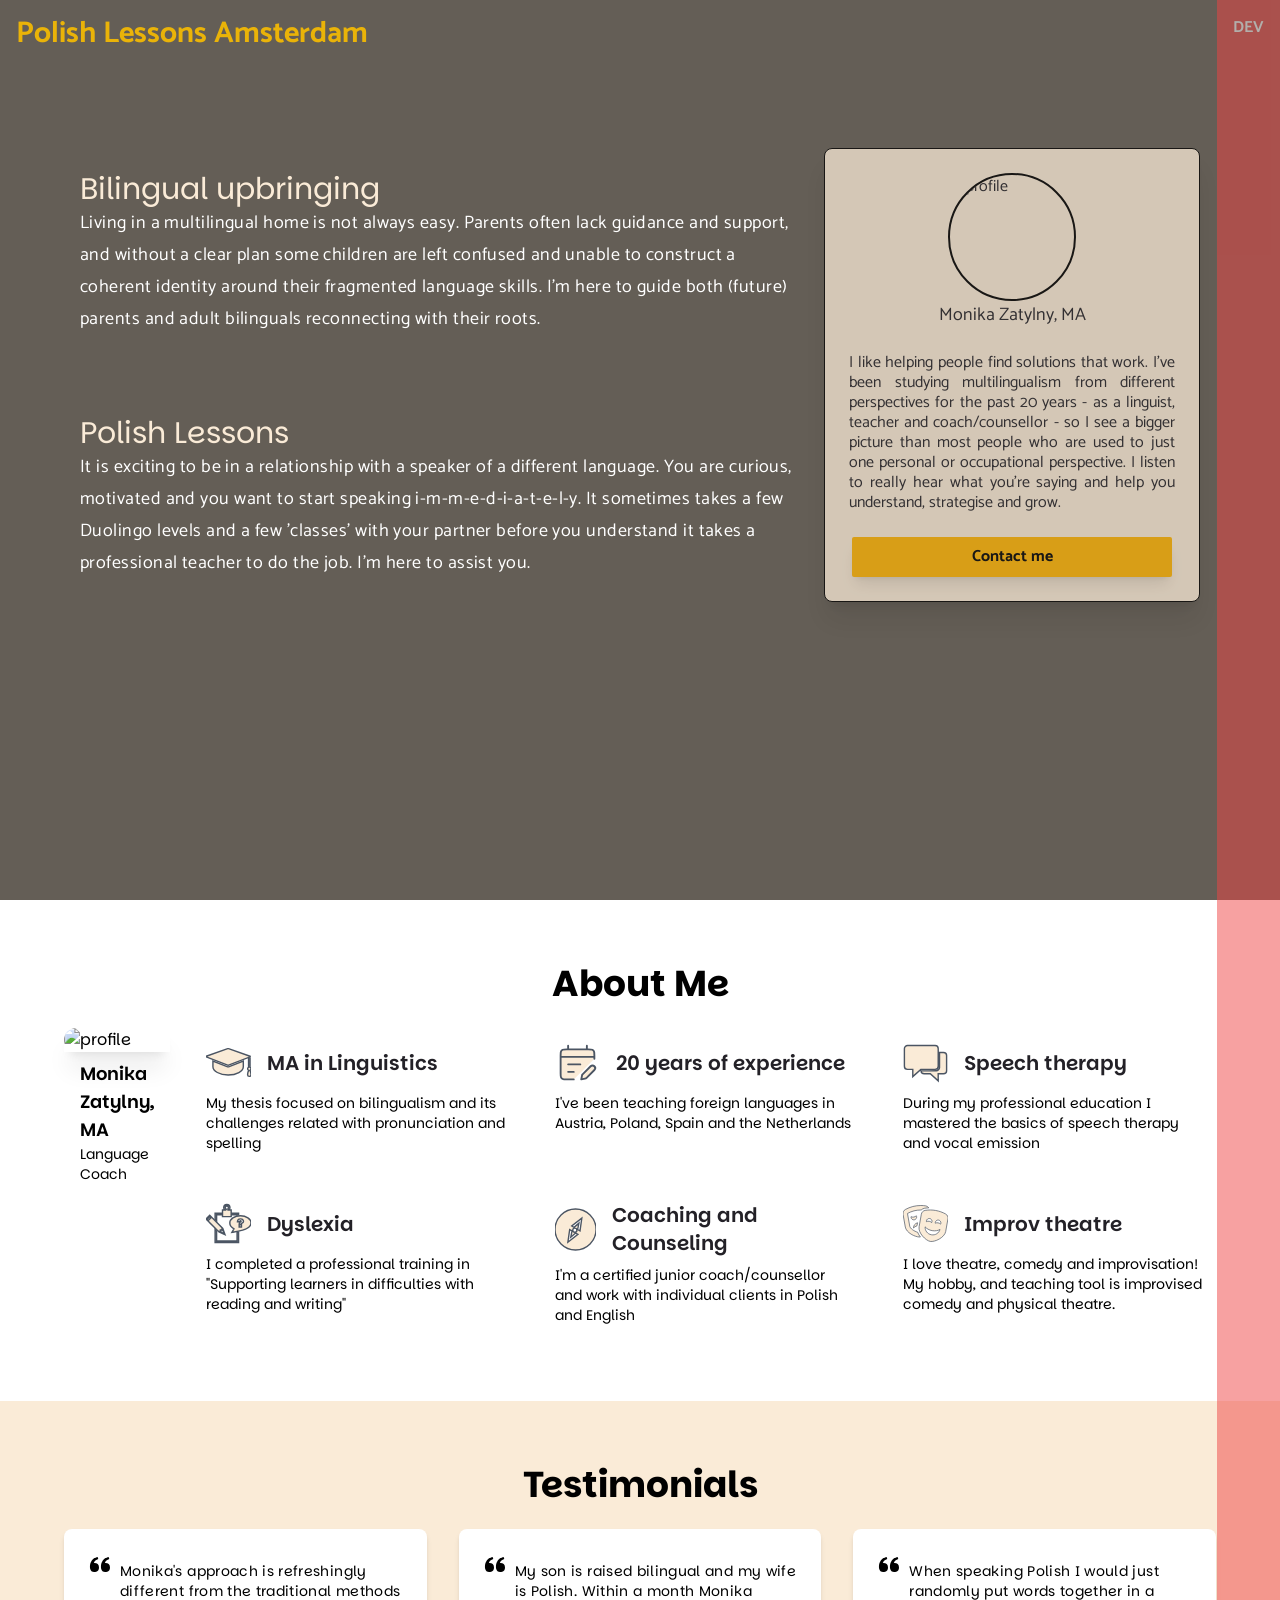
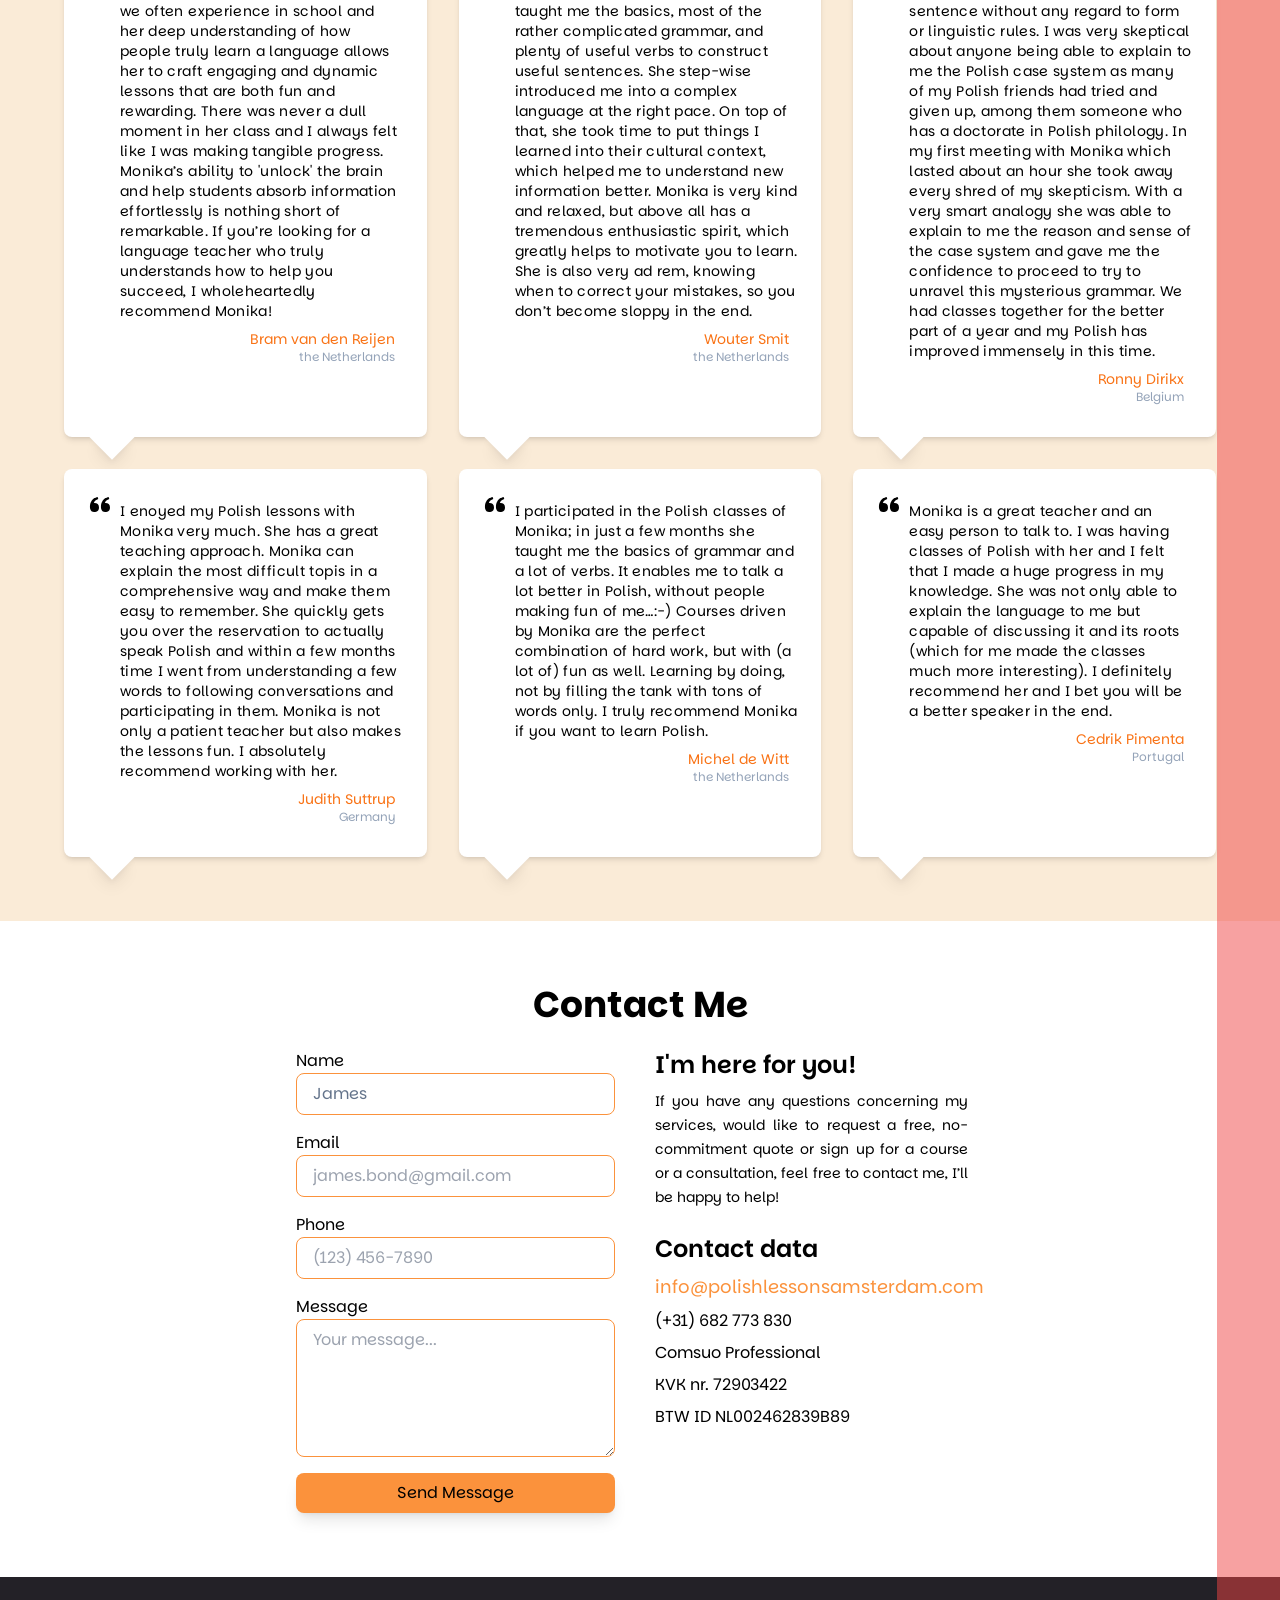
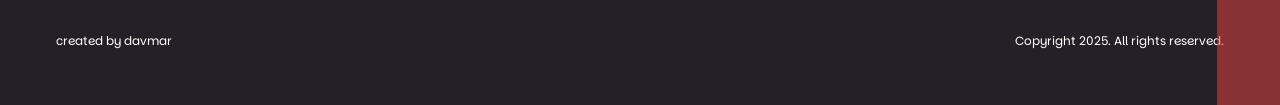
==== categories/index.html @ 0a37e8db "fix hero for smaller screens" ====
<!DOCTYPE html>
<html lang="en-us" dir="ltr">
<head><script src="/livereload.js?mindelay=10&amp;v=2&amp;port=1313&amp;path=livereload" data-no-instant defer></script>
  <meta charset="utf-8">
<meta name="viewport" content="width=device-width">


<link rel="preconnect" href="https://fonts.googleapis.com">
<link rel="preconnect" href="https://fonts.gstatic.com" crossorigin>


<link href="https://fonts.googleapis.com/css2?family=Catamaran:wght@100..900&display=swap" rel="stylesheet">

<link href="https://fonts.googleapis.com/css2?family=Alata&family=Poppins:wght@400;500;700&display=swap" rel="stylesheet">


<link href="https://fonts.googleapis.com/css2?family=Catamaran:wght@100..900&family=Parkinsans:wght@300..800&display=swap" rel="stylesheet">



<title>Categories | Polish Lessons Amsterdam</title>

  <link rel="stylesheet" href="/css/main.css">




      <script src="/js/formspree.js"></script>
      <script src="/js/main.js"></script>
      <script src="/js/navbar.js"></script>
      <script src="/js/scroll.js"></script>



</head>
<body class="dark relative font-cata bg-[antiquewhite]">
      <div class="bg-red-500 p-4 absolute right-0 top-0 bottom-0 z-10 opacity-50"  ->
        <h1 class="text-white font-bold">DEV</h1>
      </div>
   
  <main>
    
<div id="hero" style="background-image: url('/images/zboczar.webp'); background-repeat: no-repeat; background-size: cover; min-height: 120vh; min-height: 700px;">
  
    <div id="hero-content">
      <div class="container mx-auto text-slate-300">

        
        <nav class="flex px-2 md:p-4">
 
          <h1 class="text-xl text-yellow-500 font-bold md:text-3xl">
            Polish Lessons Amsterdam
          </h1>
        </nav>
  
        
        <div class="flex flex-col md:flex-row space-y-4 md:space-y-0 md:space-x-8 p-2 lg:p-20">
  
            
            <div class="md:w-[55%] lg:w-[65%] flex flex-col space-y-10 md:space-y-20 justify-center p-6 md:p-0">
              
              
                <div class="">
                  <h1 class="text-xl md:text-3xl text-[antiquewhite] font-parki font-b">Bilingual upbringing</h1>
                  <p class="text-sm md:leading-8 tracking-wide md:text-lg text-white">Living in a multilingual home is not always easy. Parents often lack guidance and support, and without a clear plan some children are left confused and unable to construct a coherent identity around their fragmented language skills. I’m here to guide both (future) parents and adult bilinguals reconnecting with their roots.
                    
                  </p> 
                </div>
              
                <div class="">
                  <h1 class="text-xl md:text-3xl text-[antiquewhite] font-parki font-b">Polish Lessons</h1>
                  <p class="text-sm md:leading-8 tracking-wide md:text-lg text-white">It is exciting to be in a relationship with a speaker of a different language. You are curious, motivated and you want to start speaking i-m-m-e-d-i-a-t-e-l-y. It sometimes takes a few Duolingo levels and a few &#39;classes&#39; with your partner before you understand it takes a professional teacher to do the job. I’m here to assist you. 
                    
                  </p> 
                </div>
               
             
            </div>
  
            
            <div class="">
  
              <div class="max-w-sm shadow-xl rounded-lg p-4 md:p-6 flex-col border border-black space-y-2 md:space-y-6 bg-[antiquewhite] text-mateDark opacity-75 mx-auto">
                
                <div class="flex flex-col items-center">
                  <div class="overflow-hidden rounded-full w-28 md:w-32 h-28 md:h-32 border-2 border-black">
                    <img 
                      class="w-full h-full object-cover transform transition-transform duration-200 hover:scale-110" 
                      src="images/monika-small.jpg" 
                      alt="profile">
                  </div>
                  <h1 class="text-lg">Monika Zatylny, MA</h1>
                </div>
                 
                
                <p class="text-sm md:text-[16px] text-justify">
                  I like helping people find solutions that work. I&#39;ve been studying multilingualism from different perspectives for the past 20 years - as a linguist, teacher and coach/counsellor - so I see a bigger picture than most people who are used to just one personal or occupational perspective. I listen to really hear what you&#39;re saying and help you understand, strategise and grow.   
                </p>
                
                
                <div class="flex w-full justify-center">
                  <a class="bg-[#ffb403] py-2 px-6 text-black font-bold shadow-lg rounded-sm max-w-xs w-full hover:bg-opacity-100 hover:text-white duration-150 text-center" href="#contactme">
                    Contact me
                  </a>
                </div>
               
              </div>
  
            </div>
            
           
        </div>
      </div>
    </div>
  </div>
    <section id="about" class=" font-parki bg-white">
    <div class="container mx-auto p-10 md:p-16">
        <h1 class="text-4xl text-black font-bold text-center pb-6">About Me</h1>

        <div class="flex flex-col md:flex-row md:space-x-6">
    
            
            <div class="md:max-w-[20%] mb-6">
                
                <div class="md:hidden overflow-hidden rounded-full w-28 md:w-32 h-28 md:h-32 shadow-lg border m-auto">    
                    <img 
                    class="w-full h-full" 
                    src="images/monika-small.jpg" 
                    alt="profile">              
                </div>
                
                <div class="md:hidden w-full text-center">
                    <h1 class="text-lg font-semibold">Monika Zatylny, MA</h1>
                    <h1 class="text-sm">Language Coach</h1>
                </div>        
    
                <div class="hidden md:block shadow-xl">
                    <img class="rounded-xl" src="images/monika.jpg" alt="profile" alt="">
                </div>
                
                <div class="w-full text-left hidden md:block p-2 px-4">
                    <h1 class="text-lg font-semibold">Monika Zatylny, MA</h1>
                    <h1 class="text-sm">Language Coach</h1>
                </div> 
            </div>
            
            
            <div class="">
                <div class="grid grid-cols-1 sm:grid-cols-2 lg:grid-cols-3 gap-2 md:gap-6">
                  
                    
                    
                    
                    <div class="flex flex-col p-3 space-y-2 mx-6 md:mx-0">
                        <div class="flex flex-row space-x-4 items-center">
                            <svg version="1.1" id="Capa_1" xmlns="http://www.w3.org/2000/svg" xmlns:xlink="http://www.w3.org/1999/xlink" viewBox="0 0 31.771 31.771" xml:space="preserve" style="width: 45px; height: 45px; fill: antiquewhite; stroke: #4b5563; stroke-width: 1;">
            <g>
              <g>
                <path d="M31.771,20.319c0-0.474-0.279-0.87-0.676-1.066V11.9c0.09-0.034,0.146-0.119,0.145-0.214c0-0.095-0.062-0.179-0.149-0.21L15.92,6.125c-0.194-0.069-0.406-0.069-0.601,0L0.15,11.477c-0.089,0.031-0.149,0.115-0.15,0.21s0.056,0.18,0.144,0.214l15.148,5.896c0.211,0.081,0.444,0.081,0.655,0l14.102-5.492v6.947c-0.396,0.195-0.675,0.594-0.675,1.065c0,0.492,0.3,0.919,0.729,1.102c-0.429,0.847-0.729,2.585-0.729,3.081c0,0.661,0.537,1.197,1.198,1.197c0.66,0,1.197-0.536,1.197-1.197c0-0.496-0.301-2.234-0.729-3.081C31.47,21.238,31.771,20.811,31.771,20.319z"/>
                <path d="M4.888,14.87c0.001,1.696,0.002,3.692,0.002,4.009c0,3.158,4.753,5.729,10.73,5.89c5.976-0.161,10.729-2.729,10.729-5.89c0-0.315,0-2.312,0.002-4.009l-10.406,4.051c-0.211,0.082-0.444,0.082-0.655,0L4.888,14.87z"/>
              </g>
            </g>
          </svg>
          
                            <h1 class="text-xl font-semibold text-mateDark">MA in Linguistics</h1>
                        </div>
                        <p class="text-left text-sm">
                            My thesis focused on bilingualism and its challenges related with pronunciation and spelling
                        </p>
                   </div> 
                   
                    
                    <div class="flex flex-col p-3 space-y-2 mx-6 md:mx-0">
                        <div class="flex flex-row space-x-4 items-center">
                            <svg viewBox="0 0 24 24" xmlns="http://www.w3.org/2000/svg" style="width: 45px; height: 45px; fill: antiquewhite; stroke: #4b5563; stroke-width: 1; stroke-linecap: round; stroke-linejoin: round;">
                        <path d="M10 21H6.2C5.0799 21 4.51984 21 4.09202 20.782C3.71569 20.5903 3.40973 20.2843 3.21799 19.908C3 19.4802 3 18.9201 3 17.8V8.2C3 7.0799 3 6.51984 3.21799 6.09202C3.40973 5.71569 3.71569 5.40973 4.09202 5.21799C4.51984 5 5.0799 5 6.2 5H17.8C18.9201 5 19.4802 5 19.908 5.21799C20.2843 5.40973 20.5903 5.71569 20.782 6.09202C21 6.51984 21 7.0799 21 8.2V10M7 3V5M17 3V5M3 9H21M13.5 13.0001L7 13M10 17.0001L7 17M14 21L16.025 20.595C16.2015 20.5597 16.2898 20.542 16.3721 20.5097C16.4452 20.4811 16.5147 20.4439 16.579 20.399C16.6516 20.3484 16.7152 20.2848 16.8426 20.1574L21 16C21.5523 15.4477 21.5523 14.5523 21 14C20.4477 13.4477 19.5523 13.4477 19 14L14.8426 18.1574C14.7152 18.2848 14.6516 18.3484 14.601 18.421C14.5561 18.4853 14.5189 18.5548 14.4903 18.6279C14.458 18.7102 14.4403 18.7985 14.405 18.975L14 21Z"/>
                      </svg>
                      
                            <h1 class="text-xl font-semibold text-mateDark">20 years of experience</h1>
                        </div>
                        <p class="text-left text-sm">
                            I&#39;ve been teaching foreign languages in Austria, Poland, Spain and the Netherlands
                        </p>
                   </div> 
                   
                    
                    <div class="flex flex-col p-3 space-y-2 mx-6 md:mx-0">
                        <div class="flex flex-row space-x-4 items-center">
                            <svg fill="antiquewhite" style="stroke: #4b5563; stroke-width: 1;" width="45px" height="45px" viewBox="0 0 32 32" version="1.1" xmlns="http://www.w3.org/2000/svg">
<title>chat</title>
<path d="M25.042 18.672v-12.487c0-1.234-1-2.236-2.236-2.236h-19.571c-1.235-0.001-2.236 1.001-2.236 2.236v12.487c0 1.235 1.001 2.236 2.236 2.236h3.729v5.137l5.704-5.137h10.137c1.237 0 2.237-1.001 2.237-2.236zM28.765 8.858h-2.798c0 0 0 9.972 0 10.909s-1.216 2.142-2.153 2.142-10.945 0.055-10.945 0.055c0 1.235 1.001 1.986 2.236 1.986h4.309l5.622 5.102-0.007-5.102h3.736c1.236 0 2.236-0.751 2.236-1.986v-10.932c0-1.234-1-2.174-2.236-2.174z"></path>
</svg>
          
                            <h1 class="text-xl font-semibold text-mateDark">Speech therapy</h1>
                        </div>
                        <p class="text-left text-sm">
                            During my professional education I mastered the basics of speech therapy and vocal emission
                        </p>
                   </div> 
                   
                    
                    <div class="flex flex-col p-3 space-y-2 mx-6 md:mx-0">
                        <div class="flex flex-row space-x-4 items-center">
                            <svg fill="antiquewhite" style="stroke: #4b5563; stroke-width: 1;" version="1.1" id="Capa_1" xmlns="http://www.w3.org/2000/svg" xmlns:xlink="http://www.w3.org/1999/xlink" 
	 width="45px" height="45px" viewBox="0 0 31.645 31.645"
	 xml:space="preserve">
<g>
	<g>
		<path d="M13.384,23.674l-1.591-4.416l-6.948-6.967l0.004-0.005L2.62,10.057L0,12.677l2.229,2.229l0.003-0.002l6.907,6.904
			L13.384,23.674z M1.801,13.502l-0.824-0.825l1.645-1.644l0.824,0.826L1.801,13.502z M10.214,20.333l1.031,0.185l0.01-1.334
			l0.228,0.228l0.907,2.521l-0.649,0.649l-2.38-1.04l-0.314-0.314l1.406,0.084L10.214,20.333z"/>
		<path d="M24.193,10.345c-4.107,0-7.45,2.298-7.45,5.124c0,1.601,1.088,3.104,2.927,4.07l-1.432,2.499l0.617-0.095
			c0.041-0.008,4.151-0.646,6.971-1.481c3.697-1.096,5.818-2.916,5.818-4.993C31.645,12.643,28.302,10.345,24.193,10.345z
			 M24.941,18.242h-1.61V16.71h1.61V18.242z M26.249,14.755c-0.062,0.148-0.144,0.27-0.244,0.368s-0.213,0.179-0.336,0.244
			c-0.124,0.064-0.25,0.13-0.379,0.197c-0.088,0.046-0.16,0.093-0.217,0.14c-0.058,0.045-0.101,0.095-0.132,0.146
			c-0.03,0.052-0.053,0.111-0.064,0.178c-0.014,0.067-0.02,0.144-0.02,0.232h-1.432c-0.005-0.077-0.008-0.175-0.008-0.294
			c0-0.124,0.016-0.25,0.046-0.379c0.03-0.128,0.085-0.255,0.163-0.379c0.077-0.124,0.191-0.227,0.34-0.309
			c0.062-0.032,0.135-0.065,0.217-0.101c0.082-0.037,0.162-0.077,0.235-0.121c0.075-0.043,0.138-0.096,0.188-0.159
			c0.053-0.062,0.078-0.136,0.078-0.225c0-0.263-0.149-0.395-0.449-0.395c-0.186,0-0.317,0.067-0.395,0.202
			c-0.078,0.134-0.107,0.287-0.093,0.457h-1.617c0.015-0.243,0.063-0.481,0.147-0.716c0.082-0.234,0.209-0.445,0.378-0.63
			c0.17-0.187,0.388-0.337,0.653-0.453c0.267-0.116,0.59-0.175,0.972-0.175c0.376,0,0.692,0.051,0.952,0.151
			c0.259,0.1,0.466,0.229,0.625,0.386c0.162,0.158,0.279,0.331,0.354,0.52c0.075,0.188,0.117,0.368,0.128,0.537
			C26.342,14.417,26.311,14.609,26.249,14.755z"/>
		<path d="M7.454,9.652h4.156v1.344h6.09V9.652h4.155v0.189c0.338-0.076,0.686-0.136,1.041-0.179V8.61h-5.195V6.362h-1.645
			c0.479-0.402,0.793-0.998,0.793-1.671c-0.002-1.21-0.987-2.193-2.196-2.193s-2.193,0.983-2.193,2.192
			c0,0.673,0.313,1.269,0.792,1.671h-1.644V8.61H6.413v4.387l1.041,1.044V9.652z M14.654,3.539c0.635,0,1.151,0.516,1.151,1.151
			c0,0.635-0.516,1.151-1.151,1.151c-0.635,0-1.151-0.516-1.151-1.151C13.503,4.055,14.02,3.539,14.654,3.539z"/>
		<path d="M21.855,28.107H7.454v-6.995L6.413,20.07v9.076h16.483v-7.282c-0.354,0.075-0.705,0.147-1.041,0.215V28.107z"/>
	</g>
</g>
</svg>
          
                            <h1 class="text-xl font-semibold text-mateDark">Dyslexia</h1>
                        </div>
                        <p class="text-left text-sm">
                            I completed a professional training in &#34;Supporting learners in difficulties with reading and writing&#34;
                        </p>
                   </div> 
                   
                    
                    <div class="flex flex-col p-3 space-y-2 mx-6 md:mx-0">
                        <div class="flex flex-row space-x-4 items-center">
                            <svg width="45px" style="stroke: #4b5563; stroke-width: 1;" height="45px" viewBox="0 0 30 30" version="1.1" xmlns="http://www.w3.org/2000/svg" xmlns:xlink="http://www.w3.org/1999/xlink" xmlns:sketch="http://www.bohemiancoding.com/sketch/ns">
    
    <title>compass</title>
    <desc>Created with Sketch Beta.</desc>
    <defs>

</defs>
    <g id="Page-1" stroke-width="1" fill="none" fill-rule="evenodd" sketch:type="MSPage">
        <g id="Icon-Set-Filled" sketch:type="MSLayerGroup" transform="translate(-467.000000, -362.000000)" fill="antiquewhite">
            <path d="M485.281,377.951 L483.549,376.951 L484.475,372.348 L480.951,375.451 L479.219,374.451 L486.597,368.673 L485.281,377.951 L485.281,377.951 Z M480,377.5 C480,376.672 480.672,376 481.5,376 C482.328,376 483,376.672 483,377.5 C483,378.328 482.328,379 481.5,379 C480.672,379 480,378.328 480,377.5 L480,377.5 Z M476.404,386.327 L477.719,377.049 L479.451,378.049 L478.525,382.652 L482.049,379.549 L483.781,380.549 L476.404,386.327 L476.404,386.327 Z M482.006,362.012 C473.725,362.012 467.012,368.726 467.012,377.006 C467.012,385.287 473.725,392 482.006,392 C490.287,392 497,385.287 497,377.006 C497,368.726 490.287,362.012 482.006,362.012 L482.006,362.012 Z" id="compass" sketch:type="MSShapeGroup">

</path>
        </g>
    </g>
</svg>
          
                            <h1 class="text-xl font-semibold text-mateDark">Coaching and Counseling</h1>
                        </div>
                        <p class="text-left text-sm">
                            I&#39;m a certified junior coach/counsellor and work with individual clients in Polish and English
                        </p>
                   </div> 
                   
                    
                    <div class="flex flex-col p-3 space-y-2 mx-6 md:mx-0">
                        <div class="flex flex-row space-x-4 items-center">
                            <svg fill="antiquewhite" style="stroke: #4b5563; stroke-width: 10;" width="45px" height="45px" viewBox="0 -64 640 640" xmlns="http://www.w3.org/2000/svg"><path d="M206.86 245.15c-35.88 10.45-59.95 41.2-57.53 74.1 11.4-12.72 28.81-23.7 49.9-30.92l7.63-43.18zM95.81 295L64.08 115.49c-.29-1.62.28-2.62.24-2.65 57.76-32.06 123.12-49.01 189.01-49.01 1.61 0 3.23.17 4.85.19 13.95-13.47 31.73-22.83 51.59-26 18.89-3.02 38.05-4.55 57.18-5.32-9.99-13.95-24.48-24.23-41.77-27C301.27 1.89 277.24 0 253.32 0 176.66 0 101.02 19.42 33.2 57.06 9.03 70.48-3.92 98.48 1.05 126.58l31.73 179.51c14.23 80.52 136.33 142.08 204.45 142.08 3.59 0 6.75-.46 10.01-.8-13.52-17.08-28.94-40.48-39.5-67.58-47.61-12.98-106.06-51.62-111.93-84.79zm97.55-137.46c-.73-4.12-2.23-7.87-4.07-11.4-8.25 8.91-20.67 15.75-35.32 18.32-14.65 2.58-28.67.4-39.48-5.17-.52 3.94-.64 7.98.09 12.1 3.84 21.7 24.58 36.19 46.34 32.37 21.75-3.82 36.28-24.52 32.44-46.22zM606.8 120.9c-88.98-49.38-191.43-67.41-291.98-51.35-27.31 4.36-49.08 26.26-54.04 54.36l-31.73 179.51c-15.39 87.05 95.28 196.27 158.31 207.35 63.03 11.09 204.47-53.79 219.86-140.84l31.73-179.51c4.97-28.11-7.98-56.11-32.15-69.52zm-273.24 96.8c3.84-21.7 24.58-36.19 46.34-32.36 21.76 3.83 36.28 24.52 32.45 46.22-.73 4.12-2.23 7.87-4.07 11.4-8.25-8.91-20.67-15.75-35.32-18.32-14.65-2.58-28.67-.4-39.48 5.17-.53-3.95-.65-7.99.08-12.11zm70.47 198.76c-55.68-9.79-93.52-59.27-89.04-112.9 20.6 25.54 56.21 46.17 99.49 53.78 43.28 7.61 83.82.37 111.93-16.6-14.18 51.94-66.71 85.51-122.38 75.72zm130.3-151.34c-8.25-8.91-20.68-15.75-35.33-18.32-14.65-2.58-28.67-.4-39.48 5.17-.52-3.94-.64-7.98.09-12.1 3.84-21.7 24.58-36.19 46.34-32.37 21.75 3.83 36.28 24.52 32.45 46.22-.73 4.13-2.23 7.88-4.07 11.4z"/></svg>
          
                            <h1 class="text-xl font-semibold text-mateDark">Improv theatre</h1>
                        </div>
                        <p class="text-left text-sm">
                            I love theatre, comedy and improvisation! My hobby, and teaching tool is improvised comedy and physical theatre.
                        </p>
                   </div> 
                   
                            
                                    
                </div>
            </div>
    
        </div>
    </div>

   

</section>
    <section class="container mx-auto p-10 md:p-16 font-parki">

    <h1 class="text-4xl text-black font-bold text-center pb-6">Testimonials</h1>
    
    <div class="grid grid-cols-1 sm:grid-cols-2 lg:grid-cols-3 gap-8">
        
            
            
                <div class="flex flex-col bg-gr-200 p-2 md:p-6 rounded-lg shadow-md bg-white relative">
                <div class="flex flex-row space-x-2">
                        <div class="">
                            <svg class="fill-inherit" width="24px" height="24px" viewBox="0 0 24 24" xmlns="http://www.w3.org/2000/svg"><path d="M6.5 10c-.223 0-.437.034-.65.065.069-.232.14-.468.254-.68.114-.308.292-.575.469-.844.148-.291.409-.488.601-.737.201-.242.475-.403.692-.604.213-.21.492-.315.714-.463.232-.133.434-.28.65-.35l.539-.222.474-.197-.485-1.938-.597.144c-.191.048-.424.104-.689.171-.271.05-.56.187-.882.312-.318.142-.686.238-1.028.466-.344.218-.741.4-1.091.692-.339.301-.748.562-1.05.945-.33.358-.656.734-.909 1.162-.293.408-.492.856-.702 1.299-.19.443-.343.896-.468 1.336-.237.882-.343 1.72-.384 2.437-.034.718-.014 1.315.028 1.747.015.204.043.402.063.539l.025.168.026-.006A4.5 4.5 0 1 0 6.5 10zm11 0c-.223 0-.437.034-.65.065.069-.232.14-.468.254-.68.114-.308.292-.575.469-.844.148-.291.409-.488.601-.737.201-.242.475-.403.692-.604.213-.21.492-.315.714-.463.232-.133.434-.28.65-.35l.539-.222.474-.197-.485-1.938-.597.144c-.191.048-.424.104-.689.171-.271.05-.56.187-.882.312-.317.143-.686.238-1.028.467-.344.218-.741.4-1.091.692-.339.301-.748.562-1.05.944-.33.358-.656.734-.909 1.162-.293.408-.492.856-.702 1.299-.19.443-.343.896-.468 1.336-.237.882-.343 1.72-.384 2.437-.034.718-.014 1.315.028 1.747.015.204.043.402.063.539l.025.168.026-.006A4.5 4.5 0 1 0 17.5 10z"/></svg>
                        </div>
                        <div class="text-xs md:text-sm tracking-wide pt-2">
                             Monika&#39;s approach is refreshingly different from the traditional methods we often experience in school and her deep understanding of how people truly learn a language allows her to craft engaging and dynamic lessons that are both fun and rewarding. There was never a dull moment in her class and I always felt like I was making tangible progress. Monika’s ability to &#39;unlock&#39; the brain and help students absorb information effortlessly is nothing short of remarkable. If you’re looking for a language teacher who truly understands how to help you succeed, I wholeheartedly recommend Monika! 
                        </div>
                    
                    </div>
                    <div class="text-right p-2">
                        <h1 class="text-sm text-orange-500"> Bram van den Reijen</h1>
                        <p class="text-xs text-slate-400"> the Netherlands</p>
                    </div>
                    <div class="p-4 absolute rotate-45 -bottom-4 left-8 bg-inherit shadow-[10px_10px_15px_-3px_rgba(0,0,0,0.05),4px_4px_6px_-2px_rgba(0,0,0,0.05)]"></div>
                </div>
            
                <div class="flex flex-col bg-gr-200 p-2 md:p-6 rounded-lg shadow-md bg-white relative">
                <div class="flex flex-row space-x-2">
                        <div class="">
                            <svg class="fill-inherit" width="24px" height="24px" viewBox="0 0 24 24" xmlns="http://www.w3.org/2000/svg"><path d="M6.5 10c-.223 0-.437.034-.65.065.069-.232.14-.468.254-.68.114-.308.292-.575.469-.844.148-.291.409-.488.601-.737.201-.242.475-.403.692-.604.213-.21.492-.315.714-.463.232-.133.434-.28.65-.35l.539-.222.474-.197-.485-1.938-.597.144c-.191.048-.424.104-.689.171-.271.05-.56.187-.882.312-.318.142-.686.238-1.028.466-.344.218-.741.4-1.091.692-.339.301-.748.562-1.05.945-.33.358-.656.734-.909 1.162-.293.408-.492.856-.702 1.299-.19.443-.343.896-.468 1.336-.237.882-.343 1.72-.384 2.437-.034.718-.014 1.315.028 1.747.015.204.043.402.063.539l.025.168.026-.006A4.5 4.5 0 1 0 6.5 10zm11 0c-.223 0-.437.034-.65.065.069-.232.14-.468.254-.68.114-.308.292-.575.469-.844.148-.291.409-.488.601-.737.201-.242.475-.403.692-.604.213-.21.492-.315.714-.463.232-.133.434-.28.65-.35l.539-.222.474-.197-.485-1.938-.597.144c-.191.048-.424.104-.689.171-.271.05-.56.187-.882.312-.317.143-.686.238-1.028.467-.344.218-.741.4-1.091.692-.339.301-.748.562-1.05.944-.33.358-.656.734-.909 1.162-.293.408-.492.856-.702 1.299-.19.443-.343.896-.468 1.336-.237.882-.343 1.72-.384 2.437-.034.718-.014 1.315.028 1.747.015.204.043.402.063.539l.025.168.026-.006A4.5 4.5 0 1 0 17.5 10z"/></svg>
                        </div>
                        <div class="text-xs md:text-sm tracking-wide pt-2">
                             My son is raised bilingual and my wife is Polish. Within a month Monika taught me the basics, most of the rather complicated grammar, and plenty of useful verbs to construct useful sentences. She step-wise introduced me into a complex language at the right pace. On top of that, she took time to put things I learned into their cultural context, which helped me to understand new information better. Monika is very kind and relaxed, but above all has a tremendous enthusiastic spirit, which greatly helps to motivate you to learn. She is also very ad rem, knowing when to correct your mistakes, so you don’t become sloppy in the end.  
                        </div>
                    
                    </div>
                    <div class="text-right p-2">
                        <h1 class="text-sm text-orange-500"> Wouter Smit</h1>
                        <p class="text-xs text-slate-400"> the Netherlands</p>
                    </div>
                    <div class="p-4 absolute rotate-45 -bottom-4 left-8 bg-inherit shadow-[10px_10px_15px_-3px_rgba(0,0,0,0.05),4px_4px_6px_-2px_rgba(0,0,0,0.05)]"></div>
                </div>
            
                <div class="flex flex-col bg-gr-200 p-2 md:p-6 rounded-lg shadow-md bg-white relative">
                <div class="flex flex-row space-x-2">
                        <div class="">
                            <svg class="fill-inherit" width="24px" height="24px" viewBox="0 0 24 24" xmlns="http://www.w3.org/2000/svg"><path d="M6.5 10c-.223 0-.437.034-.65.065.069-.232.14-.468.254-.68.114-.308.292-.575.469-.844.148-.291.409-.488.601-.737.201-.242.475-.403.692-.604.213-.21.492-.315.714-.463.232-.133.434-.28.65-.35l.539-.222.474-.197-.485-1.938-.597.144c-.191.048-.424.104-.689.171-.271.05-.56.187-.882.312-.318.142-.686.238-1.028.466-.344.218-.741.4-1.091.692-.339.301-.748.562-1.05.945-.33.358-.656.734-.909 1.162-.293.408-.492.856-.702 1.299-.19.443-.343.896-.468 1.336-.237.882-.343 1.72-.384 2.437-.034.718-.014 1.315.028 1.747.015.204.043.402.063.539l.025.168.026-.006A4.5 4.5 0 1 0 6.5 10zm11 0c-.223 0-.437.034-.65.065.069-.232.14-.468.254-.68.114-.308.292-.575.469-.844.148-.291.409-.488.601-.737.201-.242.475-.403.692-.604.213-.21.492-.315.714-.463.232-.133.434-.28.65-.35l.539-.222.474-.197-.485-1.938-.597.144c-.191.048-.424.104-.689.171-.271.05-.56.187-.882.312-.317.143-.686.238-1.028.467-.344.218-.741.4-1.091.692-.339.301-.748.562-1.05.944-.33.358-.656.734-.909 1.162-.293.408-.492.856-.702 1.299-.19.443-.343.896-.468 1.336-.237.882-.343 1.72-.384 2.437-.034.718-.014 1.315.028 1.747.015.204.043.402.063.539l.025.168.026-.006A4.5 4.5 0 1 0 17.5 10z"/></svg>
                        </div>
                        <div class="text-xs md:text-sm tracking-wide pt-2">
                             When speaking Polish I would just randomly put words together in a sentence without any regard to form or linguistic rules. I was very skeptical about anyone being able to explain to me the Polish case system as many of my Polish friends had tried and given up, among them someone who has a doctorate in Polish philology. In my first meeting with Monika which lasted about an hour she took away every shred of my skepticism. With a very smart analogy she was able to explain to me the reason and sense of the case system and gave me the confidence to proceed to try to unravel this mysterious grammar. We had classes together for the better part of a year and my Polish has improved immensely in this time. 
                        </div>
                    
                    </div>
                    <div class="text-right p-2">
                        <h1 class="text-sm text-orange-500"> Ronny Dirikx</h1>
                        <p class="text-xs text-slate-400"> Belgium</p>
                    </div>
                    <div class="p-4 absolute rotate-45 -bottom-4 left-8 bg-inherit shadow-[10px_10px_15px_-3px_rgba(0,0,0,0.05),4px_4px_6px_-2px_rgba(0,0,0,0.05)]"></div>
                </div>
            
                <div class="flex flex-col bg-gr-200 p-2 md:p-6 rounded-lg shadow-md bg-white relative">
                <div class="flex flex-row space-x-2">
                        <div class="">
                            <svg class="fill-inherit" width="24px" height="24px" viewBox="0 0 24 24" xmlns="http://www.w3.org/2000/svg"><path d="M6.5 10c-.223 0-.437.034-.65.065.069-.232.14-.468.254-.68.114-.308.292-.575.469-.844.148-.291.409-.488.601-.737.201-.242.475-.403.692-.604.213-.21.492-.315.714-.463.232-.133.434-.28.65-.35l.539-.222.474-.197-.485-1.938-.597.144c-.191.048-.424.104-.689.171-.271.05-.56.187-.882.312-.318.142-.686.238-1.028.466-.344.218-.741.4-1.091.692-.339.301-.748.562-1.05.945-.33.358-.656.734-.909 1.162-.293.408-.492.856-.702 1.299-.19.443-.343.896-.468 1.336-.237.882-.343 1.72-.384 2.437-.034.718-.014 1.315.028 1.747.015.204.043.402.063.539l.025.168.026-.006A4.5 4.5 0 1 0 6.5 10zm11 0c-.223 0-.437.034-.65.065.069-.232.14-.468.254-.68.114-.308.292-.575.469-.844.148-.291.409-.488.601-.737.201-.242.475-.403.692-.604.213-.21.492-.315.714-.463.232-.133.434-.28.65-.35l.539-.222.474-.197-.485-1.938-.597.144c-.191.048-.424.104-.689.171-.271.05-.56.187-.882.312-.317.143-.686.238-1.028.467-.344.218-.741.4-1.091.692-.339.301-.748.562-1.05.944-.33.358-.656.734-.909 1.162-.293.408-.492.856-.702 1.299-.19.443-.343.896-.468 1.336-.237.882-.343 1.72-.384 2.437-.034.718-.014 1.315.028 1.747.015.204.043.402.063.539l.025.168.026-.006A4.5 4.5 0 1 0 17.5 10z"/></svg>
                        </div>
                        <div class="text-xs md:text-sm tracking-wide pt-2">
                            I enoyed my Polish lessons with Monika very much. She has a great teaching approach. Monika can explain the most difficult topis in a comprehensive way and make them easy to remember. She quickly gets you over the reservation to actually speak Polish and within a few months time I went from understanding a few words to following conversations and participating in them. Monika is not only a patient teacher but also makes the lessons fun. I absolutely recommend working with her. 
                        </div>
                    
                    </div>
                    <div class="text-right p-2">
                        <h1 class="text-sm text-orange-500"> Judith Suttrup</h1>
                        <p class="text-xs text-slate-400"> Germany</p>
                    </div>
                    <div class="p-4 absolute rotate-45 -bottom-4 left-8 bg-inherit shadow-[10px_10px_15px_-3px_rgba(0,0,0,0.05),4px_4px_6px_-2px_rgba(0,0,0,0.05)]"></div>
                </div>
            
                <div class="flex flex-col bg-gr-200 p-2 md:p-6 rounded-lg shadow-md bg-white relative">
                <div class="flex flex-row space-x-2">
                        <div class="">
                            <svg class="fill-inherit" width="24px" height="24px" viewBox="0 0 24 24" xmlns="http://www.w3.org/2000/svg"><path d="M6.5 10c-.223 0-.437.034-.65.065.069-.232.14-.468.254-.68.114-.308.292-.575.469-.844.148-.291.409-.488.601-.737.201-.242.475-.403.692-.604.213-.21.492-.315.714-.463.232-.133.434-.28.65-.35l.539-.222.474-.197-.485-1.938-.597.144c-.191.048-.424.104-.689.171-.271.05-.56.187-.882.312-.318.142-.686.238-1.028.466-.344.218-.741.4-1.091.692-.339.301-.748.562-1.05.945-.33.358-.656.734-.909 1.162-.293.408-.492.856-.702 1.299-.19.443-.343.896-.468 1.336-.237.882-.343 1.72-.384 2.437-.034.718-.014 1.315.028 1.747.015.204.043.402.063.539l.025.168.026-.006A4.5 4.5 0 1 0 6.5 10zm11 0c-.223 0-.437.034-.65.065.069-.232.14-.468.254-.68.114-.308.292-.575.469-.844.148-.291.409-.488.601-.737.201-.242.475-.403.692-.604.213-.21.492-.315.714-.463.232-.133.434-.28.65-.35l.539-.222.474-.197-.485-1.938-.597.144c-.191.048-.424.104-.689.171-.271.05-.56.187-.882.312-.317.143-.686.238-1.028.467-.344.218-.741.4-1.091.692-.339.301-.748.562-1.05.944-.33.358-.656.734-.909 1.162-.293.408-.492.856-.702 1.299-.19.443-.343.896-.468 1.336-.237.882-.343 1.72-.384 2.437-.034.718-.014 1.315.028 1.747.015.204.043.402.063.539l.025.168.026-.006A4.5 4.5 0 1 0 17.5 10z"/></svg>
                        </div>
                        <div class="text-xs md:text-sm tracking-wide pt-2">
                            I participated in the Polish classes of Monika; in just a few months she taught me the basics of grammar and a lot of verbs. It enables me to talk a lot better in Polish, without people making fun of me…:-) Courses driven by Monika are the perfect combination of hard work, but with (a lot of) fun as well. Learning by doing, not by filling the tank with tons of words only. I truly recommend Monika if you want to learn Polish. 
                        </div>
                    
                    </div>
                    <div class="text-right p-2">
                        <h1 class="text-sm text-orange-500"> Michel de Witt</h1>
                        <p class="text-xs text-slate-400"> the Netherlands</p>
                    </div>
                    <div class="p-4 absolute rotate-45 -bottom-4 left-8 bg-inherit shadow-[10px_10px_15px_-3px_rgba(0,0,0,0.05),4px_4px_6px_-2px_rgba(0,0,0,0.05)]"></div>
                </div>
            
                <div class="flex flex-col bg-gr-200 p-2 md:p-6 rounded-lg shadow-md bg-white relative">
                <div class="flex flex-row space-x-2">
                        <div class="">
                            <svg class="fill-inherit" width="24px" height="24px" viewBox="0 0 24 24" xmlns="http://www.w3.org/2000/svg"><path d="M6.5 10c-.223 0-.437.034-.65.065.069-.232.14-.468.254-.68.114-.308.292-.575.469-.844.148-.291.409-.488.601-.737.201-.242.475-.403.692-.604.213-.21.492-.315.714-.463.232-.133.434-.28.65-.35l.539-.222.474-.197-.485-1.938-.597.144c-.191.048-.424.104-.689.171-.271.05-.56.187-.882.312-.318.142-.686.238-1.028.466-.344.218-.741.4-1.091.692-.339.301-.748.562-1.05.945-.33.358-.656.734-.909 1.162-.293.408-.492.856-.702 1.299-.19.443-.343.896-.468 1.336-.237.882-.343 1.72-.384 2.437-.034.718-.014 1.315.028 1.747.015.204.043.402.063.539l.025.168.026-.006A4.5 4.5 0 1 0 6.5 10zm11 0c-.223 0-.437.034-.65.065.069-.232.14-.468.254-.68.114-.308.292-.575.469-.844.148-.291.409-.488.601-.737.201-.242.475-.403.692-.604.213-.21.492-.315.714-.463.232-.133.434-.28.65-.35l.539-.222.474-.197-.485-1.938-.597.144c-.191.048-.424.104-.689.171-.271.05-.56.187-.882.312-.317.143-.686.238-1.028.467-.344.218-.741.4-1.091.692-.339.301-.748.562-1.05.944-.33.358-.656.734-.909 1.162-.293.408-.492.856-.702 1.299-.19.443-.343.896-.468 1.336-.237.882-.343 1.72-.384 2.437-.034.718-.014 1.315.028 1.747.015.204.043.402.063.539l.025.168.026-.006A4.5 4.5 0 1 0 17.5 10z"/></svg>
                        </div>
                        <div class="text-xs md:text-sm tracking-wide pt-2">
                                Monika is a great teacher and an easy person to talk to. I was having classes of Polish with her and I felt that I made a huge progress in my knowledge. She was not only able to explain the language to me but capable of discussing it and its roots (which for me made the classes much more interesting). I definitely recommend her and I bet you will be a better speaker in the end. 
                        </div>
                    
                    </div>
                    <div class="text-right p-2">
                        <h1 class="text-sm text-orange-500"> Cedrik Pimenta</h1>
                        <p class="text-xs text-slate-400"> Portugal</p>
                    </div>
                    <div class="p-4 absolute rotate-45 -bottom-4 left-8 bg-inherit shadow-[10px_10px_15px_-3px_rgba(0,0,0,0.05),4px_4px_6px_-2px_rgba(0,0,0,0.05)]"></div>
                </div>
            
    </div>
    </section>
    
    <section id="contactme" class="p-10 md:p-16 font-parki bg-white">
    <h1 class="text-4xl text-black font-bold text-center pb-6">Contact Me</h1>

    <div class="flex flex-col sm:flex-row sm:space-x-6 space-y-6 sm:space-y-0 justify-center">
      
      <div class="min-w-40%"> 
                
        <form id="contact-form" class="flex flex-col space-y-4" action="https://formspree.io/f/mnnqyrqr" method="POST">
        
          
          <div class="flex flex-col md:flex-row justify-between md:space-x-4 space-y-2 md:space-y-0">
              
              <div class="flex flex-col w-full">
                <label for="first-name">Name</label>
                <input id="fname" name="first_name" class="px-4 py-2 rounded-lg border border-orange-400 focus:outline-none placeholder:text-slate-500" type="text" placeholder="James" required>
              </div>
          </div>
      
          
          <div class="flex flex-col">
            <label for="email">Email</label>
            <input id="email" required name="_replyto" class="px-4 py-2 rounded-lg border border-orange-400 focus:outline-none" type="email" placeholder="james.bond@gmail.com" required>
          </div>
      
          
          <div class="flex flex-col">
            <label for="phone">Phone</label>
            <input id="phone" name="phone" class="px-4 py-2 rounded-lg border border-orange-400 focus:outline-none" type="tel" placeholder="(123) 456-7890">
          </div>
      
          
          <div class="flex flex-col">
            <label for="message">Message</label>
            <textarea id="message" name="message" class="px-4 py-2 rounded-lg border border-orange-400 focus:outline-none" cols="30" rows="5" placeholder="Your message..." required></textarea>
          </div>
      
          
          
          <button id="submit_button" type="submit" class=" [&.submitted]:bg-green-600 bg-orange-400 py-2 px-6 text-black shadow-lg rounded-lg hover:bg-orange-700 hover:text-white duration-150 w-full mt-4 relative" >
               
    <div class="absolute">
      
    <svg id="spinner" width="20px" height="20px" viewBox="0 0 16 16" xmlns="http://www.w3.org/2000/svg" fill="none" class="animate-spin hds-flight-icon--animation-loading hidden">
      <g fill="white" fill-rule="evenodd" clip-rule="evenodd">
      <path d="M8 1.5a6.5 6.5 0 100 13 6.5 6.5 0 000-13zM0 8a8 8 0 1116 0A8 8 0 010 8z" opacity=".2"/>
      <path d="M7.25.75A.75.75 0 018 0a8 8 0 018 8 .75.75 0 01-1.5 0A6.5 6.5 0 008 1.5a.75.75 0 01-.75-.75z"/>
      </g>
  </svg>

  
  <svg id="checkmark" class="hidden" fill="green" height="20px" width="20px" version="1.1" id="Layer_1" xmlns="http://www.w3.org/2000/svg" xmlns:xlink="http://www.w3.org/1999/xlink" 
      viewBox="0 0 455 455" xml:space="preserve">
  <path d="M0,0v455h455V0H0z M194.93,319.897l-87.837-87.837l21.213-21.213l66.625,66.624l131.764-131.763l21.213,21.213
    L194.93,319.897z"/>
  </svg>

  
  <svg id="cross" class="hidden" width="20px" height="20px" viewBox="0 0 32 32" version="1.1" xmlns="http://www.w3.org/2000/svg" xmlns:xlink="http://www.w3.org/1999/xlink" xmlns:sketch="http://www.bohemiancoding.com/sketch/ns">
    <g id="Page-1" stroke="none" stroke-width="1" fill="none" fill-rule="evenodd" sketch:type="MSPage">
        <g id="Icon-Set-Filled" sketch:type="MSLayerGroup" transform="translate(-206.000000, -1037.000000)" fill="red">
            <path d="M226.95,1056.54 C227.34,1056.93 227.34,1057.56 226.95,1057.95 C226.559,1058.34 225.926,1058.34 225.536,1057.95 L222,1054.41 L218.464,1057.95 C218.074,1058.34 217.441,1058.34 217.05,1057.95 C216.66,1057.56 216.66,1056.93 217.05,1056.54 L220.586,1053 L217.05,1049.46 C216.66,1049.07 216.66,1048.44 217.05,1048.05 C217.441,1047.66 218.074,1047.66 218.464,1048.05 L222,1051.59 L225.536,1048.05 C225.926,1047.66 226.559,1047.66 226.95,1048.05 C227.34,1048.44 227.34,1049.07 226.95,1049.46 L223.414,1053 L226.95,1056.54 L226.95,1056.54 Z M234,1037 L210,1037 C207.791,1037 206,1038.79 206,1041 L206,1065 C206,1067.21 207.791,1069 210,1069 L234,1069 C236.209,1069 238,1067.21 238,1065 L238,1041 C238,1038.79 236.209,1037 234,1037 L234,1037 Z" id="cross-square" sketch:type="MSShapeGroup">
        </path>
        </g>
    </g>
  </svg>

    </div>
    
    
    <span id="button_text">Send Message</span>

</button> 
        </form>
      </div>
     
      
      <div class="min-w-2/3 sm:max-w-[30%]">
        <div class="flex flex-col px-4">
          <h1 class="text-2xl font-semibold">
            I&#39;m here for you!
          </h1>
          <p class="text-sm sm:leading-6 py-2 mb-4 text-justify">
            If you have any questions concerning my services, would like to request a free, no-commitment quote or sign up for a course or a consultation, feel free to contact me, I’ll be happy to help! 
          </p>
          
          <h1 class="text-2xl font-semibold">
            Contact data
          </h1>
          <div class="py-2">
            <a class="text-orange-400 text-sm md:text-lg" href="mailto:Monika%20Zatylny,%20MA?subject=feedback" email="">
              info@polishlessonsamsterdam.com
            </a>
            <p class="mt-2">(&#43;31) 682 773 830</p>
            <p class="mt-2">Comsuo Professional</p>
            <p class="mt-2">KVK nr. 72903422</p>
            <p class="mt-2">BTW ID NL002462839B89</p>
          </div>
        </div>
       
      </div>
    </div>
  
  </section>
  
  </main>
 
  <footer>
    <footer class="bg-mateDark p-4 md:p-8 font-parki text-white">
    
    <div class="flex flex-col space-y-4 md:space-y-0 md:flex-row justify-between bg-mateDark p-6 text-white">
            <p class="text-xs">created by davmar</p>
            <p class="text-xs">Copyright 2025. All rights reserved.</p>
    </div>
</footer>
  </footer>
</body>
</html>
---- css/main.css ----
*, ::before, ::after {
  --tw-border-spacing-x: 0;
  --tw-border-spacing-y: 0;
  --tw-translate-x: 0;
  --tw-translate-y: 0;
  --tw-rotate: 0;
  --tw-skew-x: 0;
  --tw-skew-y: 0;
  --tw-scale-x: 1;
  --tw-scale-y: 1;
  --tw-pan-x:  ;
  --tw-pan-y:  ;
  --tw-pinch-zoom:  ;
  --tw-scroll-snap-strictness: proximity;
  --tw-gradient-from-position:  ;
  --tw-gradient-via-position:  ;
  --tw-gradient-to-position:  ;
  --tw-ordinal:  ;
  --tw-slashed-zero:  ;
  --tw-numeric-figure:  ;
  --tw-numeric-spacing:  ;
  --tw-numeric-fraction:  ;
  --tw-ring-inset:  ;
  --tw-ring-offset-width: 0px;
  --tw-ring-offset-color: #fff;
  --tw-ring-color: rgb(59 130 246 / 0.5);
  --tw-ring-offset-shadow: 0 0 #0000;
  --tw-ring-shadow: 0 0 #0000;
  --tw-shadow: 0 0 #0000;
  --tw-shadow-colored: 0 0 #0000;
  --tw-blur:  ;
  --tw-brightness:  ;
  --tw-contrast:  ;
  --tw-grayscale:  ;
  --tw-hue-rotate:  ;
  --tw-invert:  ;
  --tw-saturate:  ;
  --tw-sepia:  ;
  --tw-drop-shadow:  ;
  --tw-backdrop-blur:  ;
  --tw-backdrop-brightness:  ;
  --tw-backdrop-contrast:  ;
  --tw-backdrop-grayscale:  ;
  --tw-backdrop-hue-rotate:  ;
  --tw-backdrop-invert:  ;
  --tw-backdrop-opacity:  ;
  --tw-backdrop-saturate:  ;
  --tw-backdrop-sepia:  ;
  --tw-contain-size:  ;
  --tw-contain-layout:  ;
  --tw-contain-paint:  ;
  --tw-contain-style:  ;
}

::backdrop {
  --tw-border-spacing-x: 0;
  --tw-border-spacing-y: 0;
  --tw-translate-x: 0;
  --tw-translate-y: 0;
  --tw-rotate: 0;
  --tw-skew-x: 0;
  --tw-skew-y: 0;
  --tw-scale-x: 1;
  --tw-scale-y: 1;
  --tw-pan-x:  ;
  --tw-pan-y:  ;
  --tw-pinch-zoom:  ;
  --tw-scroll-snap-strictness: proximity;
  --tw-gradient-from-position:  ;
  --tw-gradient-via-position:  ;
  --tw-gradient-to-position:  ;
  --tw-ordinal:  ;
  --tw-slashed-zero:  ;
  --tw-numeric-figure:  ;
  --tw-numeric-spacing:  ;
  --tw-numeric-fraction:  ;
  --tw-ring-inset:  ;
  --tw-ring-offset-width: 0px;
  --tw-ring-offset-color: #fff;
  --tw-ring-color: rgb(59 130 246 / 0.5);
  --tw-ring-offset-shadow: 0 0 #0000;
  --tw-ring-shadow: 0 0 #0000;
  --tw-shadow: 0 0 #0000;
  --tw-shadow-colored: 0 0 #0000;
  --tw-blur:  ;
  --tw-brightness:  ;
  --tw-contrast:  ;
  --tw-grayscale:  ;
  --tw-hue-rotate:  ;
  --tw-invert:  ;
  --tw-saturate:  ;
  --tw-sepia:  ;
  --tw-drop-shadow:  ;
  --tw-backdrop-blur:  ;
  --tw-backdrop-brightness:  ;
  --tw-backdrop-contrast:  ;
  --tw-backdrop-grayscale:  ;
  --tw-backdrop-hue-rotate:  ;
  --tw-backdrop-invert:  ;
  --tw-backdrop-opacity:  ;
  --tw-backdrop-saturate:  ;
  --tw-backdrop-sepia:  ;
  --tw-contain-size:  ;
  --tw-contain-layout:  ;
  --tw-contain-paint:  ;
  --tw-contain-style:  ;
}/*
! tailwindcss v3.4.16 | MIT License | https://tailwindcss.com
*//*
1. Prevent padding and border from affecting element width. (https://github.com/mozdevs/cssremedy/issues/4)
2. Allow adding a border to an element by just adding a border-width. (https://github.com/tailwindcss/tailwindcss/pull/116)
*/

*,
::before,
::after {
  box-sizing: border-box; /* 1 */
  border-width: 0; /* 2 */
  border-style: solid; /* 2 */
  border-color: #e5e7eb; /* 2 */
}

::before,
::after {
  --tw-content: '';
}

/*
1. Use a consistent sensible line-height in all browsers.
2. Prevent adjustments of font size after orientation changes in iOS.
3. Use a more readable tab size.
4. Use the user's configured `sans` font-family by default.
5. Use the user's configured `sans` font-feature-settings by default.
6. Use the user's configured `sans` font-variation-settings by default.
7. Disable tap highlights on iOS
*/

html,
:host {
  line-height: 1.5; /* 1 */
  -webkit-text-size-adjust: 100%; /* 2 */
  -moz-tab-size: 4; /* 3 */
  -o-tab-size: 4;
     tab-size: 4; /* 3 */
  font-family: ui-sans-serif, system-ui, sans-serif, "Apple Color Emoji", "Segoe UI Emoji", "Segoe UI Symbol", "Noto Color Emoji"; /* 4 */
  font-feature-settings: normal; /* 5 */
  font-variation-settings: normal; /* 6 */
  -webkit-tap-highlight-color: transparent; /* 7 */
}

/*
1. Remove the margin in all browsers.
2. Inherit line-height from `html` so users can set them as a class directly on the `html` element.
*/

body {
  margin: 0; /* 1 */
  line-height: inherit; /* 2 */
}

/*
1. Add the correct height in Firefox.
2. Correct the inheritance of border color in Firefox. (https://bugzilla.mozilla.org/show_bug.cgi?id=190655)
3. Ensure horizontal rules are visible by default.
*/

hr {
  height: 0; /* 1 */
  color: inherit; /* 2 */
  border-top-width: 1px; /* 3 */
}

/*
Add the correct text decoration in Chrome, Edge, and Safari.
*/

abbr:where([title]) {
  -webkit-text-decoration: underline dotted;
          text-decoration: underline dotted;
}

/*
Remove the default font size and weight for headings.
*/

h1,
h2,
h3,
h4,
h5,
h6 {
  font-size: inherit;
  font-weight: inherit;
}

/*
Reset links to optimize for opt-in styling instead of opt-out.
*/

a {
  color: inherit;
  text-decoration: inherit;
}

/*
Add the correct font weight in Edge and Safari.
*/

b,
strong {
  font-weight: bolder;
}

/*
1. Use the user's configured `mono` font-family by default.
2. Use the user's configured `mono` font-feature-settings by default.
3. Use the user's configured `mono` font-variation-settings by default.
4. Correct the odd `em` font sizing in all browsers.
*/

code,
kbd,
samp,
pre {
  font-family: ui-monospace, SFMono-Regular, Menlo, Monaco, Consolas, "Liberation Mono", "Courier New", monospace; /* 1 */
  font-feature-settings: normal; /* 2 */
  font-variation-settings: normal; /* 3 */
  font-size: 1em; /* 4 */
}

/*
Add the correct font size in all browsers.
*/

small {
  font-size: 80%;
}

/*
Prevent `sub` and `sup` elements from affecting the line height in all browsers.
*/

sub,
sup {
  font-size: 75%;
  line-height: 0;
  position: relative;
  vertical-align: baseline;
}

sub {
  bottom: -0.25em;
}

sup {
  top: -0.5em;
}

/*
1. Remove text indentation from table contents in Chrome and Safari. (https://bugs.chromium.org/p/chromium/issues/detail?id=999088, https://bugs.webkit.org/show_bug.cgi?id=201297)
2. Correct table border color inheritance in all Chrome and Safari. (https://bugs.chromium.org/p/chromium/issues/detail?id=935729, https://bugs.webkit.org/show_bug.cgi?id=195016)
3. Remove gaps between table borders by default.
*/

table {
  text-indent: 0; /* 1 */
  border-color: inherit; /* 2 */
  border-collapse: collapse; /* 3 */
}

/*
1. Change the font styles in all browsers.
2. Remove the margin in Firefox and Safari.
3. Remove default padding in all browsers.
*/

button,
input,
optgroup,
select,
textarea {
  font-family: inherit; /* 1 */
  font-feature-settings: inherit; /* 1 */
  font-variation-settings: inherit; /* 1 */
  font-size: 100%; /* 1 */
  font-weight: inherit; /* 1 */
  line-height: inherit; /* 1 */
  letter-spacing: inherit; /* 1 */
  color: inherit; /* 1 */
  margin: 0; /* 2 */
  padding: 0; /* 3 */
}

/*
Remove the inheritance of text transform in Edge and Firefox.
*/

button,
select {
  text-transform: none;
}

/*
1. Correct the inability to style clickable types in iOS and Safari.
2. Remove default button styles.
*/

button,
input:where([type='button']),
input:where([type='reset']),
input:where([type='submit']) {
  -webkit-appearance: button; /* 1 */
  background-color: transparent; /* 2 */
  background-image: none; /* 2 */
}

/*
Use the modern Firefox focus style for all focusable elements.
*/

:-moz-focusring {
  outline: auto;
}

/*
Remove the additional `:invalid` styles in Firefox. (https://github.com/mozilla/gecko-dev/blob/2f9eacd9d3d995c937b4251a5557d95d494c9be1/layout/style/res/forms.css#L728-L737)
*/

:-moz-ui-invalid {
  box-shadow: none;
}

/*
Add the correct vertical alignment in Chrome and Firefox.
*/

progress {
  vertical-align: baseline;
}

/*
Correct the cursor style of increment and decrement buttons in Safari.
*/

::-webkit-inner-spin-button,
::-webkit-outer-spin-button {
  height: auto;
}

/*
1. Correct the odd appearance in Chrome and Safari.
2. Correct the outline style in Safari.
*/

[type='search'] {
  -webkit-appearance: textfield; /* 1 */
  outline-offset: -2px; /* 2 */
}

/*
Remove the inner padding in Chrome and Safari on macOS.
*/

::-webkit-search-decoration {
  -webkit-appearance: none;
}

/*
1. Correct the inability to style clickable types in iOS and Safari.
2. Change font properties to `inherit` in Safari.
*/

::-webkit-file-upload-button {
  -webkit-appearance: button; /* 1 */
  font: inherit; /* 2 */
}

/*
Add the correct display in Chrome and Safari.
*/

summary {
  display: list-item;
}

/*
Removes the default spacing and border for appropriate elements.
*/

blockquote,
dl,
dd,
h1,
h2,
h3,
h4,
h5,
h6,
hr,
figure,
p,
pre {
  margin: 0;
}

fieldset {
  margin: 0;
  padding: 0;
}

legend {
  padding: 0;
}

ol,
ul,
menu {
  list-style: none;
  margin: 0;
  padding: 0;
}

/*
Reset default styling for dialogs.
*/
dialog {
  padding: 0;
}

/*
Prevent resizing textareas horizontally by default.
*/

textarea {
  resize: vertical;
}

/*
1. Reset the default placeholder opacity in Firefox. (https://github.com/tailwindlabs/tailwindcss/issues/3300)
2. Set the default placeholder color to the user's configured gray 400 color.
*/

input::-moz-placeholder, textarea::-moz-placeholder {
  opacity: 1; /* 1 */
  color: #9ca3af; /* 2 */
}

input::placeholder,
textarea::placeholder {
  opacity: 1; /* 1 */
  color: #9ca3af; /* 2 */
}

/*
Set the default cursor for buttons.
*/

button,
[role="button"] {
  cursor: pointer;
}

/*
Make sure disabled buttons don't get the pointer cursor.
*/
:disabled {
  cursor: default;
}

/*
1. Make replaced elements `display: block` by default. (https://github.com/mozdevs/cssremedy/issues/14)
2. Add `vertical-align: middle` to align replaced elements more sensibly by default. (https://github.com/jensimmons/cssremedy/issues/14#issuecomment-634934210)
   This can trigger a poorly considered lint error in some tools but is included by design.
*/

img,
svg,
video,
canvas,
audio,
iframe,
embed,
object {
  display: block; /* 1 */
  vertical-align: middle; /* 2 */
}

/*
Constrain images and videos to the parent width and preserve their intrinsic aspect ratio. (https://github.com/mozdevs/cssremedy/issues/14)
*/

img,
video {
  max-width: 100%;
  height: auto;
}

/* Make elements with the HTML hidden attribute stay hidden by default */
[hidden]:where(:not([hidden="until-found"])) {
  display: none;
}
.container {
  width: 100%;
}
@media (min-width: 640px) {

  .container {
    max-width: 640px;
  }
}
@media (min-width: 768px) {

  .container {
    max-width: 768px;
  }
}
@media (min-width: 1024px) {

  .container {
    max-width: 1024px;
  }
}
@media (min-width: 1280px) {

  .container {
    max-width: 1280px;
  }
}
@media (min-width: 1536px) {

  .container {
    max-width: 1536px;
  }
}
.absolute {
  position: absolute;
}
.relative {
  position: relative;
}
.-bottom-4 {
  bottom: -1rem;
}
.bottom-0 {
  bottom: 0px;
}
.left-0 {
  left: 0px;
}
.left-8 {
  left: 2rem;
}
.right-0 {
  right: 0px;
}
.top-0 {
  top: 0px;
}
.top-10 {
  top: 2.5rem;
}
.z-10 {
  z-index: 10;
}
.z-50 {
  z-index: 50;
}
.m-auto {
  margin: auto;
}
.mx-6 {
  margin-left: 1.5rem;
  margin-right: 1.5rem;
}
.mx-auto {
  margin-left: auto;
  margin-right: auto;
}
.mb-20 {
  margin-bottom: 5rem;
}
.mb-4 {
  margin-bottom: 1rem;
}
.mb-6 {
  margin-bottom: 1.5rem;
}
.ml-10 {
  margin-left: 2.5rem;
}
.mt-2 {
  margin-top: 0.5rem;
}
.mt-4 {
  margin-top: 1rem;
}
.block {
  display: block;
}
.flex {
  display: flex;
}
.grid {
  display: grid;
}
.hidden {
  display: none;
}
.h-28 {
  height: 7rem;
}
.h-full {
  height: 100%;
}
.w-28 {
  width: 7rem;
}
.w-full {
  width: 100%;
}
.min-w-40 {
  min-width: 10rem;
}
.max-w-sm {
  max-width: 24rem;
}
.max-w-xs {
  max-width: 20rem;
}
.rotate-45 {
  --tw-rotate: 45deg;
  transform: translate(var(--tw-translate-x), var(--tw-translate-y)) rotate(var(--tw-rotate)) skewX(var(--tw-skew-x)) skewY(var(--tw-skew-y)) scaleX(var(--tw-scale-x)) scaleY(var(--tw-scale-y));
}
.transform {
  transform: translate(var(--tw-translate-x), var(--tw-translate-y)) rotate(var(--tw-rotate)) skewX(var(--tw-skew-x)) skewY(var(--tw-skew-y)) scaleX(var(--tw-scale-x)) scaleY(var(--tw-scale-y));
}
@keyframes spin {

  to {
    transform: rotate(360deg);
  }
}
.animate-spin {
  animation: spin 1s linear infinite;
}
.grid-cols-1 {
  grid-template-columns: repeat(1, minmax(0, 1fr));
}
.flex-row {
  flex-direction: row;
}
.flex-col {
  flex-direction: column;
}
.items-center {
  align-items: center;
}
.justify-center {
  justify-content: center;
}
.justify-between {
  justify-content: space-between;
}
.gap-2 {
  gap: 0.5rem;
}
.gap-8 {
  gap: 2rem;
}
.space-x-2 > :not([hidden]) ~ :not([hidden]) {
  --tw-space-x-reverse: 0;
  margin-right: calc(0.5rem * var(--tw-space-x-reverse));
  margin-left: calc(0.5rem * calc(1 - var(--tw-space-x-reverse)));
}
.space-x-4 > :not([hidden]) ~ :not([hidden]) {
  --tw-space-x-reverse: 0;
  margin-right: calc(1rem * var(--tw-space-x-reverse));
  margin-left: calc(1rem * calc(1 - var(--tw-space-x-reverse)));
}
.space-x-6 > :not([hidden]) ~ :not([hidden]) {
  --tw-space-x-reverse: 0;
  margin-right: calc(1.5rem * var(--tw-space-x-reverse));
  margin-left: calc(1.5rem * calc(1 - var(--tw-space-x-reverse)));
}
.space-y-10 > :not([hidden]) ~ :not([hidden]) {
  --tw-space-y-reverse: 0;
  margin-top: calc(2.5rem * calc(1 - var(--tw-space-y-reverse)));
  margin-bottom: calc(2.5rem * var(--tw-space-y-reverse));
}
.space-y-2 > :not([hidden]) ~ :not([hidden]) {
  --tw-space-y-reverse: 0;
  margin-top: calc(0.5rem * calc(1 - var(--tw-space-y-reverse)));
  margin-bottom: calc(0.5rem * var(--tw-space-y-reverse));
}
.space-y-4 > :not([hidden]) ~ :not([hidden]) {
  --tw-space-y-reverse: 0;
  margin-top: calc(1rem * calc(1 - var(--tw-space-y-reverse)));
  margin-bottom: calc(1rem * var(--tw-space-y-reverse));
}
.space-y-6 > :not([hidden]) ~ :not([hidden]) {
  --tw-space-y-reverse: 0;
  margin-top: calc(1.5rem * calc(1 - var(--tw-space-y-reverse)));
  margin-bottom: calc(1.5rem * var(--tw-space-y-reverse));
}
.overflow-hidden {
  overflow: hidden;
}
.rounded-full {
  border-radius: 9999px;
}
.rounded-lg {
  border-radius: 0.5rem;
}
.rounded-sm {
  border-radius: 0.125rem;
}
.rounded-xl {
  border-radius: 0.75rem;
}
.border {
  border-width: 1px;
}
.border-2 {
  border-width: 2px;
}
.border-black {
  --tw-border-opacity: 1;
  border-color: rgb(0 0 0 / var(--tw-border-opacity, 1));
}
.border-orange-400 {
  --tw-border-opacity: 1;
  border-color: rgb(251 146 60 / var(--tw-border-opacity, 1));
}
.bg-\[\#ffb403\] {
  --tw-bg-opacity: 1;
  background-color: rgb(255 180 3 / var(--tw-bg-opacity, 1));
}
.bg-\[antiquewhite\] {
  --tw-bg-opacity: 1;
  background-color: rgb(250 235 215 / var(--tw-bg-opacity, 1));
}
.bg-black {
  --tw-bg-opacity: 1;
  background-color: rgb(0 0 0 / var(--tw-bg-opacity, 1));
}
.bg-gray-100 {
  --tw-bg-opacity: 1;
  background-color: rgb(243 244 246 / var(--tw-bg-opacity, 1));
}
.bg-inherit {
  background-color: inherit;
}
.bg-mateDark {
  --tw-bg-opacity: 1;
  background-color: hsl(260 8% 14% / var(--tw-bg-opacity, 1));
}
.bg-orange-300 {
  --tw-bg-opacity: 1;
  background-color: rgb(253 186 116 / var(--tw-bg-opacity, 1));
}
.bg-orange-400 {
  --tw-bg-opacity: 1;
  background-color: rgb(251 146 60 / var(--tw-bg-opacity, 1));
}
.bg-red-300 {
  --tw-bg-opacity: 1;
  background-color: rgb(252 165 165 / var(--tw-bg-opacity, 1));
}
.bg-red-500 {
  --tw-bg-opacity: 1;
  background-color: rgb(239 68 68 / var(--tw-bg-opacity, 1));
}
.bg-white {
  --tw-bg-opacity: 1;
  background-color: rgb(255 255 255 / var(--tw-bg-opacity, 1));
}
.bg-opacity-85 {
  --tw-bg-opacity: 0.85;
}
.fill-inherit {
  fill: inherit;
}
.object-cover {
  -o-object-fit: cover;
     object-fit: cover;
}
.p-10 {
  padding: 2.5rem;
}
.p-2 {
  padding: 0.5rem;
}
.p-20 {
  padding: 5rem;
}
.p-3 {
  padding: 0.75rem;
}
.p-4 {
  padding: 1rem;
}
.p-6 {
  padding: 1.5rem;
}
.px-2 {
  padding-left: 0.5rem;
  padding-right: 0.5rem;
}
.px-4 {
  padding-left: 1rem;
  padding-right: 1rem;
}
.px-6 {
  padding-left: 1.5rem;
  padding-right: 1.5rem;
}
.py-2 {
  padding-top: 0.5rem;
  padding-bottom: 0.5rem;
}
.pb-6 {
  padding-bottom: 1.5rem;
}
.pt-2 {
  padding-top: 0.5rem;
}
.text-left {
  text-align: left;
}
.text-center {
  text-align: center;
}
.text-right {
  text-align: right;
}
.text-justify {
  text-align: justify;
}
.font-cata {
  font-family: Catamaran, Poppins;
}
.font-parki {
  font-family: Parkinsans, sans-serif;
}
.text-2xl {
  font-size: 1.5rem;
  line-height: 2rem;
}
.text-3xl {
  font-size: 1.875rem;
  line-height: 2.25rem;
}
.text-4xl {
  font-size: 2.25rem;
  line-height: 2.5rem;
}
.text-lg {
  font-size: 1.125rem;
  line-height: 1.75rem;
}
.text-sm {
  font-size: 0.875rem;
  line-height: 1.25rem;
}
.text-xl {
  font-size: 1.25rem;
  line-height: 1.75rem;
}
.text-xs {
  font-size: 0.75rem;
  line-height: 1rem;
}
.font-bold {
  font-weight: 700;
}
.font-semibold {
  font-weight: 600;
}
.tracking-wide {
  letter-spacing: 0.025em;
}
.text-\[\#ffb403\] {
  --tw-text-opacity: 1;
  color: rgb(255 180 3 / var(--tw-text-opacity, 1));
}
.text-\[antiquewhite\] {
  --tw-text-opacity: 1;
  color: rgb(250 235 215 / var(--tw-text-opacity, 1));
}
.text-black {
  --tw-text-opacity: 1;
  color: rgb(0 0 0 / var(--tw-text-opacity, 1));
}
.text-mateDark {
  --tw-text-opacity: 1;
  color: hsl(260 8% 14% / var(--tw-text-opacity, 1));
}
.text-orange-300 {
  --tw-text-opacity: 1;
  color: rgb(253 186 116 / var(--tw-text-opacity, 1));
}
.text-orange-400 {
  --tw-text-opacity: 1;
  color: rgb(251 146 60 / var(--tw-text-opacity, 1));
}
.text-orange-500 {
  --tw-text-opacity: 1;
  color: rgb(249 115 22 / var(--tw-text-opacity, 1));
}
.text-slate-300 {
  --tw-text-opacity: 1;
  color: rgb(203 213 225 / var(--tw-text-opacity, 1));
}
.text-slate-400 {
  --tw-text-opacity: 1;
  color: rgb(148 163 184 / var(--tw-text-opacity, 1));
}
.text-white {
  --tw-text-opacity: 1;
  color: rgb(255 255 255 / var(--tw-text-opacity, 1));
}
.text-yellow-500 {
  --tw-text-opacity: 1;
  color: rgb(234 179 8 / var(--tw-text-opacity, 1));
}
.text-opacity-75 {
  --tw-text-opacity: 0.75;
}
.opacity-50 {
  opacity: 0.5;
}
.opacity-75 {
  opacity: 0.75;
}
.shadow-\[10px_10px_15px_-3px_rgba\(0\2c 0\2c 0\2c 0\.05\)\2c 4px_4px_6px_-2px_rgba\(0\2c 0\2c 0\2c 0\.05\)\] {
  --tw-shadow: 10px 10px 15px -3px rgba(0,0,0,0.05),4px 4px 6px -2px rgba(0,0,0,0.05);
  --tw-shadow-colored: 10px 10px 15px -3px var(--tw-shadow-color), 4px 4px 6px -2px var(--tw-shadow-color);
  box-shadow: var(--tw-ring-offset-shadow, 0 0 #0000), var(--tw-ring-shadow, 0 0 #0000), var(--tw-shadow);
}
.shadow-lg {
  --tw-shadow: 0 10px 15px -3px rgb(0 0 0 / 0.1), 0 4px 6px -4px rgb(0 0 0 / 0.1);
  --tw-shadow-colored: 0 10px 15px -3px var(--tw-shadow-color), 0 4px 6px -4px var(--tw-shadow-color);
  box-shadow: var(--tw-ring-offset-shadow, 0 0 #0000), var(--tw-ring-shadow, 0 0 #0000), var(--tw-shadow);
}
.shadow-md {
  --tw-shadow: 0 4px 6px -1px rgb(0 0 0 / 0.1), 0 2px 4px -2px rgb(0 0 0 / 0.1);
  --tw-shadow-colored: 0 4px 6px -1px var(--tw-shadow-color), 0 2px 4px -2px var(--tw-shadow-color);
  box-shadow: var(--tw-ring-offset-shadow, 0 0 #0000), var(--tw-ring-shadow, 0 0 #0000), var(--tw-shadow);
}
.shadow-xl {
  --tw-shadow: 0 20px 25px -5px rgb(0 0 0 / 0.1), 0 8px 10px -6px rgb(0 0 0 / 0.1);
  --tw-shadow-colored: 0 20px 25px -5px var(--tw-shadow-color), 0 8px 10px -6px var(--tw-shadow-color);
  box-shadow: var(--tw-ring-offset-shadow, 0 0 #0000), var(--tw-ring-shadow, 0 0 #0000), var(--tw-shadow);
}
.transition-transform {
  transition-property: transform;
  transition-timing-function: cubic-bezier(0.4, 0, 0.2, 1);
  transition-duration: 150ms;
}
.duration-150 {
  transition-duration: 150ms;
}
.duration-200 {
  transition-duration: 200ms;
}

@keyframes spin {
  from {
    transform: rotate(0deg);
  }
  to {
    transform: rotate(360deg);
  }
}

html {
  scroll-behavior: smooth;
}

.animate-spin {
  animation: spin 1s linear infinite;
  transform-origin: center;
}

#hero {
  position: relative;
  height: 100vh; /* Full-screen height */
  //background-image: url('../images/classroom.webp');
  //background-image: url('../images/zboczar.webp');
  //background-repeat: no-repeat;
  //background-size: cover;
}

#hero::before {
  content: "";
  position: absolute;
  top: 0;
  left: 0;
  width: 100%;
  height: 100%;
  background-color: black;
  opacity: 0.6; /* Adjust opacity */
  z-index: 1;
}

#hero-content {
  position: relative;
  z-index: 2; /* Place content above the overlay */
}

/* HAMBURGER MENU */

.hamburger {
    cursor: pointer;
    width: 24px;
    height: 24px;
    transition: all 0.25s;
    position: relative;
  }
  
  .hamburger-top,
  .hamburger-middle,
  .hamburger-bottom {
    content: '';
    position: absolute;
    width: 24px;
    height: 2px;
    top: 4px;
    left: 0;
    transform: rotate(0);
    transition: all 0.5s;
    --tw-bg-opacity: 1;
    background-color: rgb(253 186 116 / var(--tw-bg-opacity, 1));
  }
  
  .hamburger-middle {
    transform: translateY(7px);
  }
  
  .hamburger-bottom {
    transform: translateY(14px);
  }
  
  .open {
    transform: rotate(90deg);
    transform: translateY(0px);
  }
  
  .open .hamburger-top {
    transform: rotate(45deg) translateY(6px) translateX(6px);
  }
  
  .open .hamburger-middle {
    display: none;
  }
  
  .open .hamburger-bottom {
    transform: rotate(-45deg) translateY(6px) translateX(-6px);
  }
  
  .placeholder\:text-slate-500::-moz-placeholder {
  --tw-text-opacity: 1;
  color: rgb(100 116 139 / var(--tw-text-opacity, 1));
}
  
  .placeholder\:text-slate-500::placeholder {
  --tw-text-opacity: 1;
  color: rgb(100 116 139 / var(--tw-text-opacity, 1));
}
  
  .hover\:scale-110:hover {
  --tw-scale-x: 1.1;
  --tw-scale-y: 1.1;
  transform: translate(var(--tw-translate-x), var(--tw-translate-y)) rotate(var(--tw-rotate)) skewX(var(--tw-skew-x)) skewY(var(--tw-skew-y)) scaleX(var(--tw-scale-x)) scaleY(var(--tw-scale-y));
}
  
  .hover\:cursor-pointer:hover {
  cursor: pointer;
}
  
  .hover\:bg-orange-700:hover {
  --tw-bg-opacity: 1;
  background-color: rgb(194 65 12 / var(--tw-bg-opacity, 1));
}
  
  .hover\:bg-opacity-100:hover {
  --tw-bg-opacity: 1;
}
  
  .hover\:text-white:hover {
  --tw-text-opacity: 1;
  color: rgb(255 255 255 / var(--tw-text-opacity, 1));
}
  
  .hover\:text-opacity-100:hover {
  --tw-text-opacity: 1;
}
  
  .hover\:opacity-85:hover {
  opacity: 0.85;
}
  
  .focus\:outline-none:focus {
  outline: 2px solid transparent;
  outline-offset: 2px;
}
  
  .group:hover .group-hover\:fill-current {
  fill: currentColor;
}
  
  .dark\:block:is(.dark *) {
  display: block;
}
  
  .dark\:hidden:is(.dark *) {
  display: none;
}
  
  .dark\:bg-mateDark:is(.dark *) {
  --tw-bg-opacity: 1;
  background-color: hsl(260 8% 14% / var(--tw-bg-opacity, 1));
}
  
  .dark\:text-gray-100:is(.dark *) {
  --tw-text-opacity: 1;
  color: rgb(243 244 246 / var(--tw-text-opacity, 1));
}
  
  @media (min-width: 640px) {

  .sm\:block {
    display: block;
  }

  .sm\:hidden {
    display: none;
  }

  .sm\:max-w-\[30\%\] {
    max-width: 30%;
  }

  .sm\:grid-cols-2 {
    grid-template-columns: repeat(2, minmax(0, 1fr));
  }

  .sm\:flex-row {
    flex-direction: row;
  }

  .sm\:space-x-6 > :not([hidden]) ~ :not([hidden]) {
    --tw-space-x-reverse: 0;
    margin-right: calc(1.5rem * var(--tw-space-x-reverse));
    margin-left: calc(1.5rem * calc(1 - var(--tw-space-x-reverse)));
  }

  .sm\:space-y-0 > :not([hidden]) ~ :not([hidden]) {
    --tw-space-y-reverse: 0;
    margin-top: calc(0px * calc(1 - var(--tw-space-y-reverse)));
    margin-bottom: calc(0px * var(--tw-space-y-reverse));
  }

  .sm\:leading-6 {
    line-height: 1.5rem;
  }
}
  
  @media (min-width: 768px) {

  .md\:top-14 {
    top: 3.5rem;
  }

  .md\:mx-0 {
    margin-left: 0px;
    margin-right: 0px;
  }

  .md\:block {
    display: block;
  }

  .md\:flex {
    display: flex;
  }

  .md\:hidden {
    display: none;
  }

  .md\:h-32 {
    height: 8rem;
  }

  .md\:w-32 {
    width: 8rem;
  }

  .md\:w-\[55\%\] {
    width: 55%;
  }

  .md\:max-w-\[20\%\] {
    max-width: 20%;
  }

  .md\:flex-row {
    flex-direction: row;
  }

  .md\:gap-6 {
    gap: 1.5rem;
  }

  .md\:space-x-4 > :not([hidden]) ~ :not([hidden]) {
    --tw-space-x-reverse: 0;
    margin-right: calc(1rem * var(--tw-space-x-reverse));
    margin-left: calc(1rem * calc(1 - var(--tw-space-x-reverse)));
  }

  .md\:space-x-6 > :not([hidden]) ~ :not([hidden]) {
    --tw-space-x-reverse: 0;
    margin-right: calc(1.5rem * var(--tw-space-x-reverse));
    margin-left: calc(1.5rem * calc(1 - var(--tw-space-x-reverse)));
  }

  .md\:space-x-8 > :not([hidden]) ~ :not([hidden]) {
    --tw-space-x-reverse: 0;
    margin-right: calc(2rem * var(--tw-space-x-reverse));
    margin-left: calc(2rem * calc(1 - var(--tw-space-x-reverse)));
  }

  .md\:space-y-0 > :not([hidden]) ~ :not([hidden]) {
    --tw-space-y-reverse: 0;
    margin-top: calc(0px * calc(1 - var(--tw-space-y-reverse)));
    margin-bottom: calc(0px * var(--tw-space-y-reverse));
  }

  .md\:space-y-20 > :not([hidden]) ~ :not([hidden]) {
    --tw-space-y-reverse: 0;
    margin-top: calc(5rem * calc(1 - var(--tw-space-y-reverse)));
    margin-bottom: calc(5rem * var(--tw-space-y-reverse));
  }

  .md\:space-y-6 > :not([hidden]) ~ :not([hidden]) {
    --tw-space-y-reverse: 0;
    margin-top: calc(1.5rem * calc(1 - var(--tw-space-y-reverse)));
    margin-bottom: calc(1.5rem * var(--tw-space-y-reverse));
  }

  .md\:p-0 {
    padding: 0px;
  }

  .md\:p-16 {
    padding: 4rem;
  }

  .md\:p-4 {
    padding: 1rem;
  }

  .md\:p-6 {
    padding: 1.5rem;
  }

  .md\:p-8 {
    padding: 2rem;
  }

  .md\:text-3xl {
    font-size: 1.875rem;
    line-height: 2.25rem;
  }

  .md\:text-\[16px\] {
    font-size: 16px;
  }

  .md\:text-lg {
    font-size: 1.125rem;
    line-height: 1.75rem;
  }

  .md\:text-sm {
    font-size: 0.875rem;
    line-height: 1.25rem;
  }

  .md\:text-xl {
    font-size: 1.25rem;
    line-height: 1.75rem;
  }

  .md\:leading-8 {
    line-height: 2rem;
  }
}
  
  @media (min-width: 1024px) {

  .lg\:w-\[65\%\] {
    width: 65%;
  }

  .lg\:grid-cols-3 {
    grid-template-columns: repeat(3, minmax(0, 1fr));
  }

  .lg\:p-20 {
    padding: 5rem;
  }
}
  
  .\[\&\.submitted\]\:bg-green-600.submitted {
  --tw-bg-opacity: 1;
  background-color: rgb(22 163 74 / var(--tw-bg-opacity, 1));
}
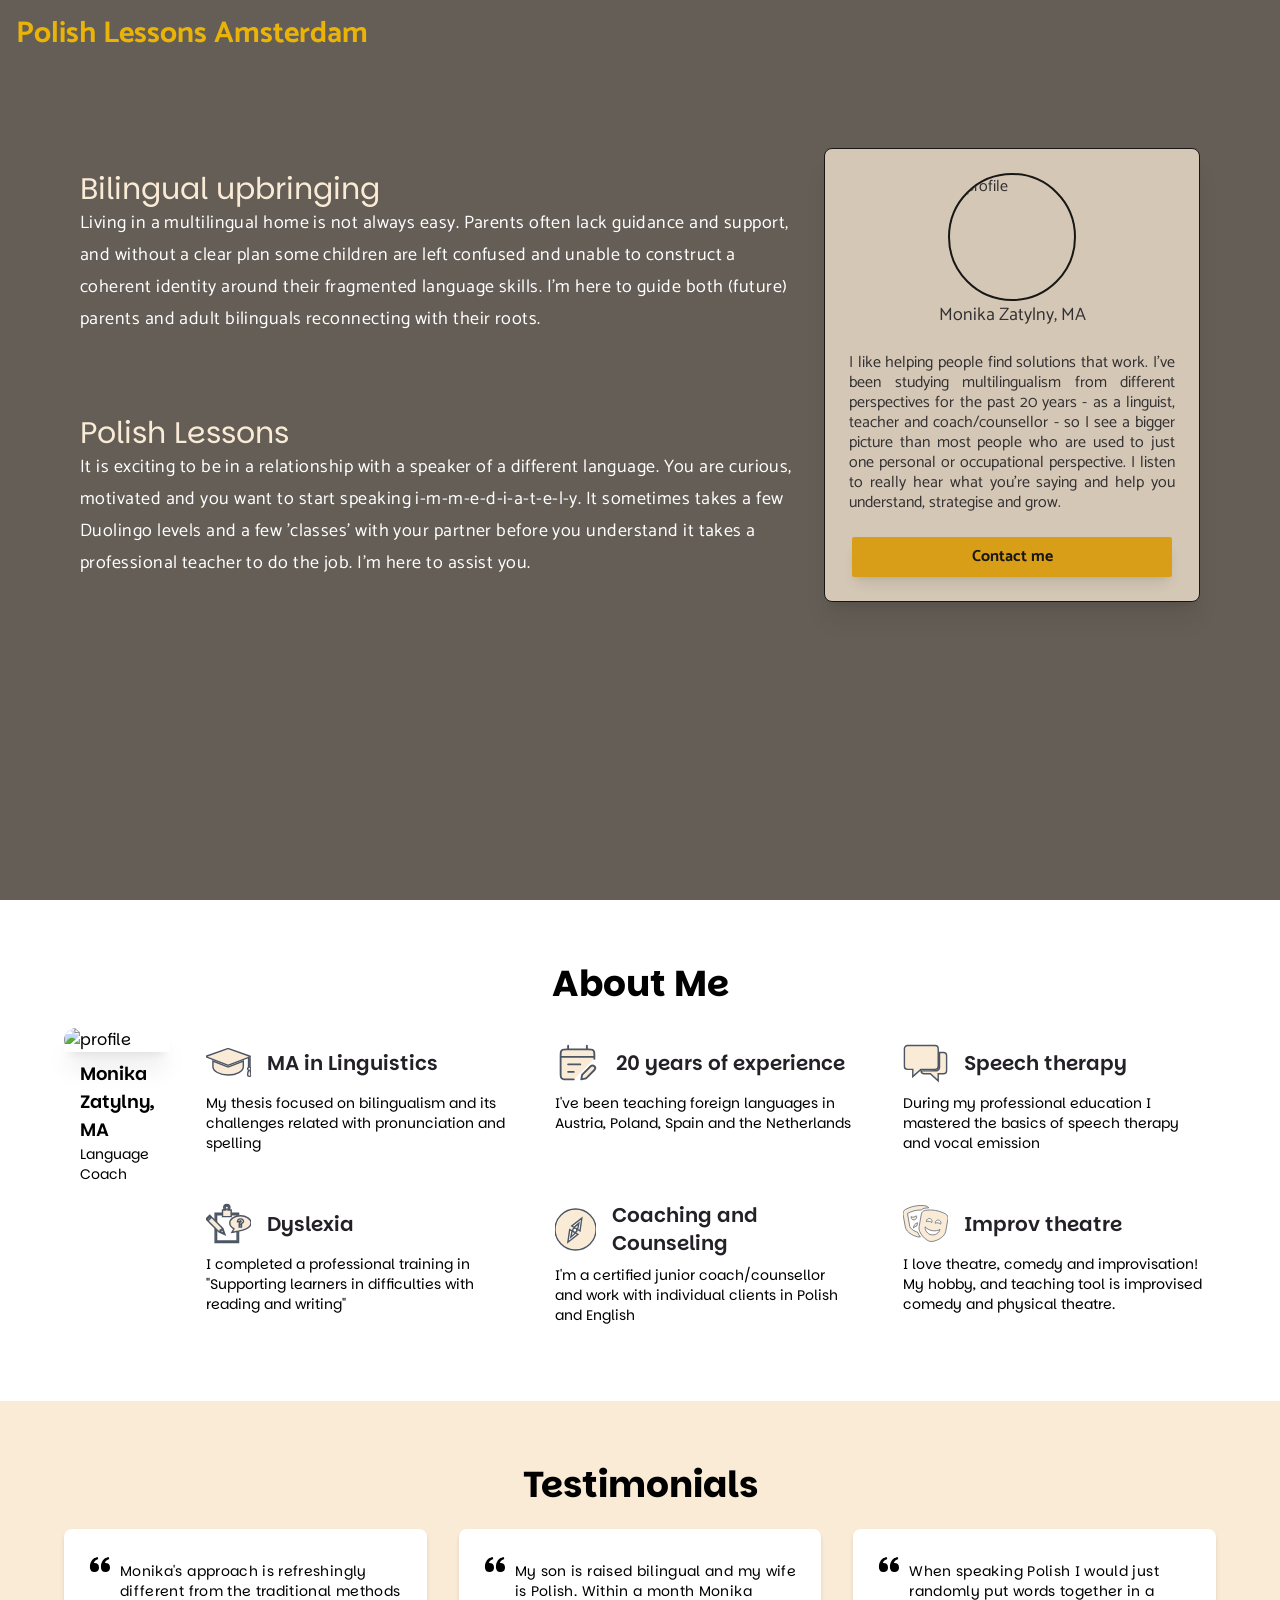
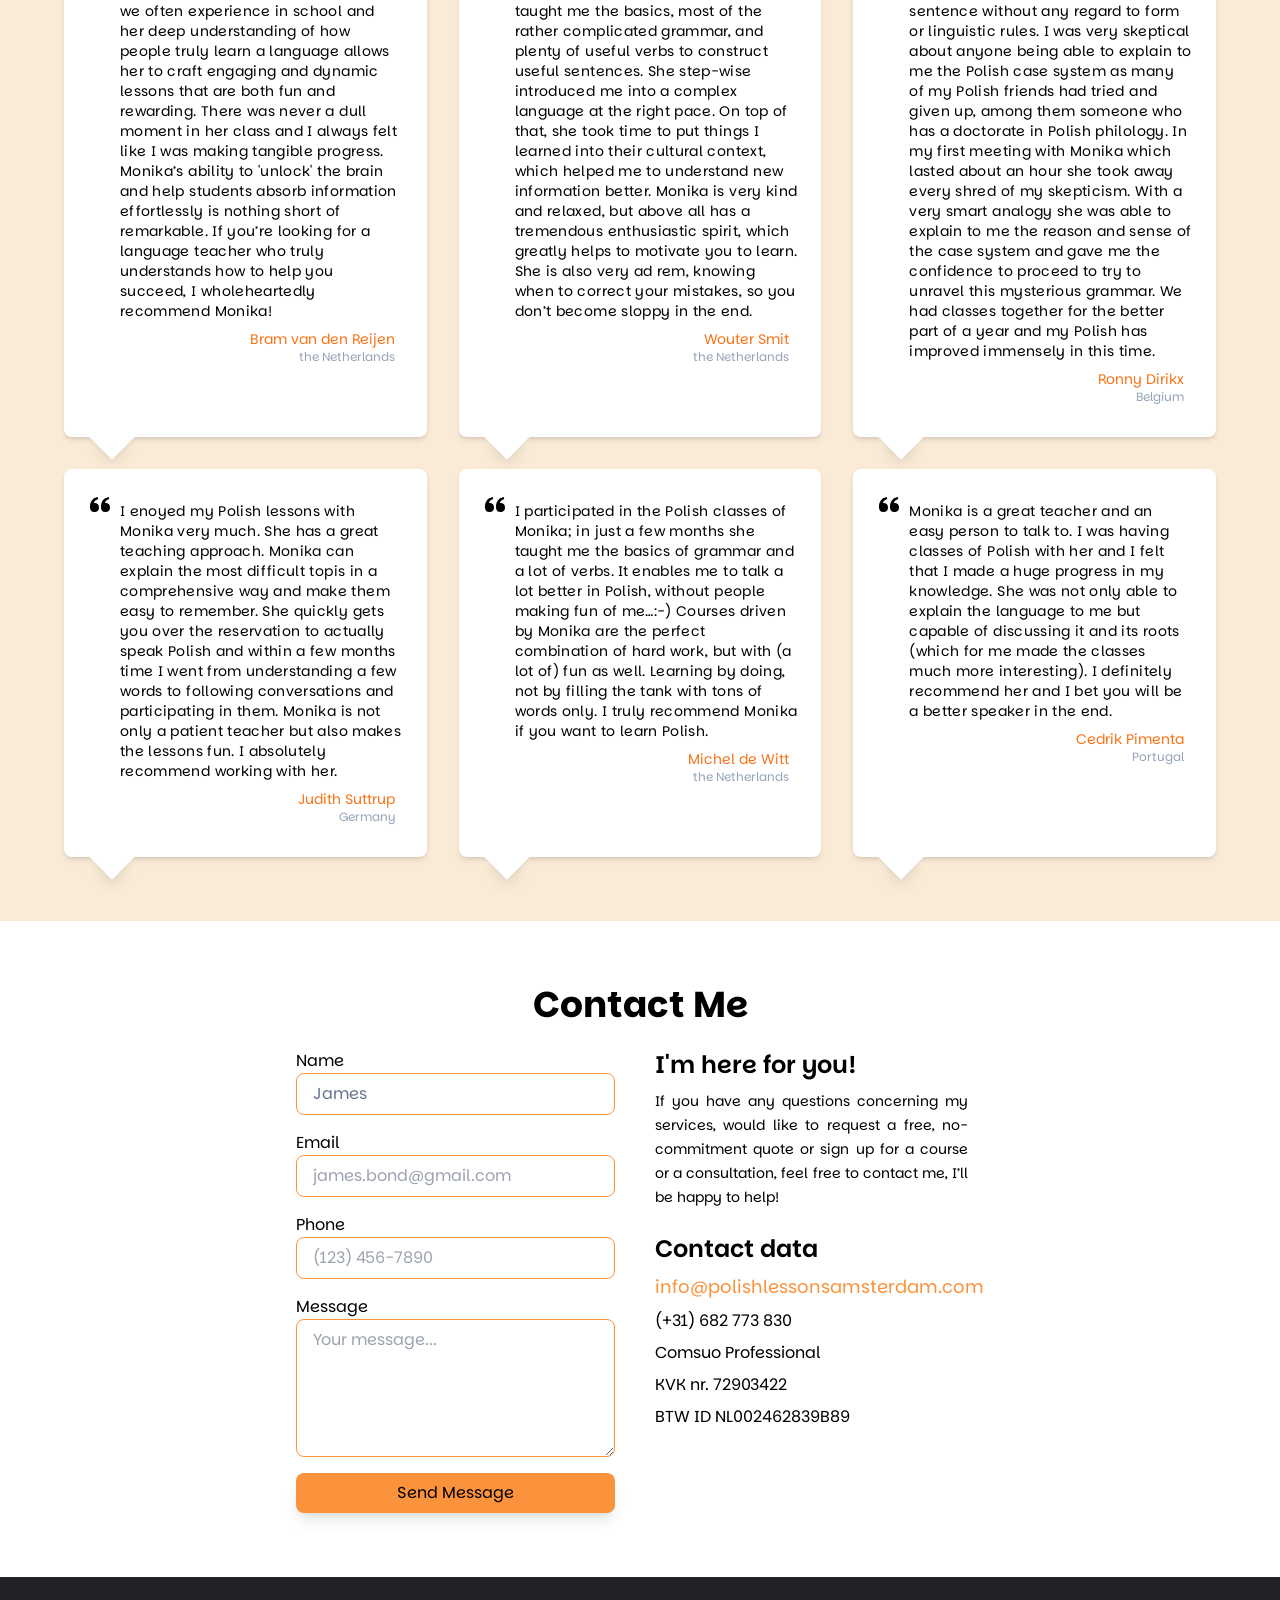
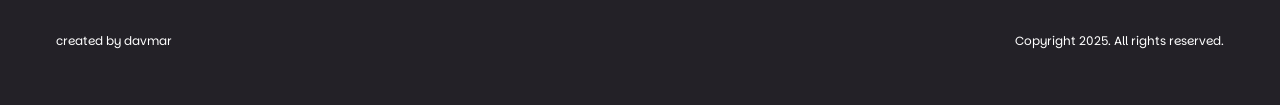
==== commit 71ecc0e0: "prod" ====
--- a/categories/index.html
+++ b/categories/index.html
@@ -1,518 +1,6 @@
-<!DOCTYPE html>
-<html lang="en-us" dir="ltr">
-<head><script src="/livereload.js?mindelay=10&amp;v=2&amp;port=1313&amp;path=livereload" data-no-instant defer></script>
-  <meta charset="utf-8">
-<meta name="viewport" content="width=device-width">
-
-
-<link rel="preconnect" href="https://fonts.googleapis.com">
-<link rel="preconnect" href="https://fonts.gstatic.com" crossorigin>
-
-
-<link href="https://fonts.googleapis.com/css2?family=Catamaran:wght@100..900&display=swap" rel="stylesheet">
-
-<link href="https://fonts.googleapis.com/css2?family=Alata&family=Poppins:wght@400;500;700&display=swap" rel="stylesheet">
-
-
-<link href="https://fonts.googleapis.com/css2?family=Catamaran:wght@100..900&family=Parkinsans:wght@300..800&display=swap" rel="stylesheet">
-
-
-
-<title>Categories | Polish Lessons Amsterdam</title>
-
-  <link rel="stylesheet" href="/css/main.css">
-
-
-
-
-      <script src="/js/formspree.js"></script>
-      <script src="/js/main.js"></script>
-      <script src="/js/navbar.js"></script>
-      <script src="/js/scroll.js"></script>
-
-
-
-</head>
-<body class="dark relative font-cata bg-[antiquewhite]">
-      <div class="bg-red-500 p-4 absolute right-0 top-0 bottom-0 z-10 opacity-50"  ->
-        <h1 class="text-white font-bold">DEV</h1>
-      </div>
-   
-  <main>
-    
-<div id="hero" style="background-image: url('/images/zboczar.webp'); background-repeat: no-repeat; background-size: cover; min-height: 120vh; min-height: 700px;">
-  
-    <div id="hero-content">
-      <div class="container mx-auto text-slate-300">
-
-        
-        <nav class="flex px-2 md:p-4">
- 
-          <h1 class="text-xl text-yellow-500 font-bold md:text-3xl">
-            Polish Lessons Amsterdam
-          </h1>
-        </nav>
-  
-        
-        <div class="flex flex-col md:flex-row space-y-4 md:space-y-0 md:space-x-8 p-2 lg:p-20">
-  
-            
-            <div class="md:w-[55%] lg:w-[65%] flex flex-col space-y-10 md:space-y-20 justify-center p-6 md:p-0">
-              
-              
-                <div class="">
-                  <h1 class="text-xl md:text-3xl text-[antiquewhite] font-parki font-b">Bilingual upbringing</h1>
-                  <p class="text-sm md:leading-8 tracking-wide md:text-lg text-white">Living in a multilingual home is not always easy. Parents often lack guidance and support, and without a clear plan some children are left confused and unable to construct a coherent identity around their fragmented language skills. I’m here to guide both (future) parents and adult bilinguals reconnecting with their roots.
-                    
-                  </p> 
-                </div>
-              
-                <div class="">
-                  <h1 class="text-xl md:text-3xl text-[antiquewhite] font-parki font-b">Polish Lessons</h1>
-                  <p class="text-sm md:leading-8 tracking-wide md:text-lg text-white">It is exciting to be in a relationship with a speaker of a different language. You are curious, motivated and you want to start speaking i-m-m-e-d-i-a-t-e-l-y. It sometimes takes a few Duolingo levels and a few &#39;classes&#39; with your partner before you understand it takes a professional teacher to do the job. I’m here to assist you. 
-                    
-                  </p> 
-                </div>
-               
-             
-            </div>
-  
-            
-            <div class="">
-  
-              <div class="max-w-sm shadow-xl rounded-lg p-4 md:p-6 flex-col border border-black space-y-2 md:space-y-6 bg-[antiquewhite] text-mateDark opacity-75 mx-auto">
-                
-                <div class="flex flex-col items-center">
-                  <div class="overflow-hidden rounded-full w-28 md:w-32 h-28 md:h-32 border-2 border-black">
-                    <img 
-                      class="w-full h-full object-cover transform transition-transform duration-200 hover:scale-110" 
-                      src="images/monika-small.jpg" 
-                      alt="profile">
-                  </div>
-                  <h1 class="text-lg">Monika Zatylny, MA</h1>
-                </div>
-                 
-                
-                <p class="text-sm md:text-[16px] text-justify">
-                  I like helping people find solutions that work. I&#39;ve been studying multilingualism from different perspectives for the past 20 years - as a linguist, teacher and coach/counsellor - so I see a bigger picture than most people who are used to just one personal or occupational perspective. I listen to really hear what you&#39;re saying and help you understand, strategise and grow.   
-                </p>
-                
-                
-                <div class="flex w-full justify-center">
-                  <a class="bg-[#ffb403] py-2 px-6 text-black font-bold shadow-lg rounded-sm max-w-xs w-full hover:bg-opacity-100 hover:text-white duration-150 text-center" href="#contactme">
-                    Contact me
-                  </a>
-                </div>
-               
-              </div>
-  
-            </div>
-            
-           
-        </div>
-      </div>
-    </div>
-  </div>
-    <section id="about" class=" font-parki bg-white">
-    <div class="container mx-auto p-10 md:p-16">
-        <h1 class="text-4xl text-black font-bold text-center pb-6">About Me</h1>
-
-        <div class="flex flex-col md:flex-row md:space-x-6">
-    
-            
-            <div class="md:max-w-[20%] mb-6">
-                
-                <div class="md:hidden overflow-hidden rounded-full w-28 md:w-32 h-28 md:h-32 shadow-lg border m-auto">    
-                    <img 
-                    class="w-full h-full" 
-                    src="images/monika-small.jpg" 
-                    alt="profile">              
-                </div>
-                
-                <div class="md:hidden w-full text-center">
-                    <h1 class="text-lg font-semibold">Monika Zatylny, MA</h1>
-                    <h1 class="text-sm">Language Coach</h1>
-                </div>        
-    
-                <div class="hidden md:block shadow-xl">
-                    <img class="rounded-xl" src="images/monika.jpg" alt="profile" alt="">
-                </div>
-                
-                <div class="w-full text-left hidden md:block p-2 px-4">
-                    <h1 class="text-lg font-semibold">Monika Zatylny, MA</h1>
-                    <h1 class="text-sm">Language Coach</h1>
-                </div> 
-            </div>
-            
-            
-            <div class="">
-                <div class="grid grid-cols-1 sm:grid-cols-2 lg:grid-cols-3 gap-2 md:gap-6">
-                  
-                    
-                    
-                    
-                    <div class="flex flex-col p-3 space-y-2 mx-6 md:mx-0">
-                        <div class="flex flex-row space-x-4 items-center">
-                            <svg version="1.1" id="Capa_1" xmlns="http://www.w3.org/2000/svg" xmlns:xlink="http://www.w3.org/1999/xlink" viewBox="0 0 31.771 31.771" xml:space="preserve" style="width: 45px; height: 45px; fill: antiquewhite; stroke: #4b5563; stroke-width: 1;">
-            <g>
-              <g>
-                <path d="M31.771,20.319c0-0.474-0.279-0.87-0.676-1.066V11.9c0.09-0.034,0.146-0.119,0.145-0.214c0-0.095-0.062-0.179-0.149-0.21L15.92,6.125c-0.194-0.069-0.406-0.069-0.601,0L0.15,11.477c-0.089,0.031-0.149,0.115-0.15,0.21s0.056,0.18,0.144,0.214l15.148,5.896c0.211,0.081,0.444,0.081,0.655,0l14.102-5.492v6.947c-0.396,0.195-0.675,0.594-0.675,1.065c0,0.492,0.3,0.919,0.729,1.102c-0.429,0.847-0.729,2.585-0.729,3.081c0,0.661,0.537,1.197,1.198,1.197c0.66,0,1.197-0.536,1.197-1.197c0-0.496-0.301-2.234-0.729-3.081C31.47,21.238,31.771,20.811,31.771,20.319z"/>
-                <path d="M4.888,14.87c0.001,1.696,0.002,3.692,0.002,4.009c0,3.158,4.753,5.729,10.73,5.89c5.976-0.161,10.729-2.729,10.729-5.89c0-0.315,0-2.312,0.002-4.009l-10.406,4.051c-0.211,0.082-0.444,0.082-0.655,0L4.888,14.87z"/>
-              </g>
-            </g>
-          </svg>
-          
-                            <h1 class="text-xl font-semibold text-mateDark">MA in Linguistics</h1>
-                        </div>
-                        <p class="text-left text-sm">
-                            My thesis focused on bilingualism and its challenges related with pronunciation and spelling
-                        </p>
-                   </div> 
-                   
-                    
-                    <div class="flex flex-col p-3 space-y-2 mx-6 md:mx-0">
-                        <div class="flex flex-row space-x-4 items-center">
-                            <svg viewBox="0 0 24 24" xmlns="http://www.w3.org/2000/svg" style="width: 45px; height: 45px; fill: antiquewhite; stroke: #4b5563; stroke-width: 1; stroke-linecap: round; stroke-linejoin: round;">
-                        <path d="M10 21H6.2C5.0799 21 4.51984 21 4.09202 20.782C3.71569 20.5903 3.40973 20.2843 3.21799 19.908C3 19.4802 3 18.9201 3 17.8V8.2C3 7.0799 3 6.51984 3.21799 6.09202C3.40973 5.71569 3.71569 5.40973 4.09202 5.21799C4.51984 5 5.0799 5 6.2 5H17.8C18.9201 5 19.4802 5 19.908 5.21799C20.2843 5.40973 20.5903 5.71569 20.782 6.09202C21 6.51984 21 7.0799 21 8.2V10M7 3V5M17 3V5M3 9H21M13.5 13.0001L7 13M10 17.0001L7 17M14 21L16.025 20.595C16.2015 20.5597 16.2898 20.542 16.3721 20.5097C16.4452 20.4811 16.5147 20.4439 16.579 20.399C16.6516 20.3484 16.7152 20.2848 16.8426 20.1574L21 16C21.5523 15.4477 21.5523 14.5523 21 14C20.4477 13.4477 19.5523 13.4477 19 14L14.8426 18.1574C14.7152 18.2848 14.6516 18.3484 14.601 18.421C14.5561 18.4853 14.5189 18.5548 14.4903 18.6279C14.458 18.7102 14.4403 18.7985 14.405 18.975L14 21Z"/>
-                      </svg>
-                      
-                            <h1 class="text-xl font-semibold text-mateDark">20 years of experience</h1>
-                        </div>
-                        <p class="text-left text-sm">
-                            I&#39;ve been teaching foreign languages in Austria, Poland, Spain and the Netherlands
-                        </p>
-                   </div> 
-                   
-                    
-                    <div class="flex flex-col p-3 space-y-2 mx-6 md:mx-0">
-                        <div class="flex flex-row space-x-4 items-center">
-                            <svg fill="antiquewhite" style="stroke: #4b5563; stroke-width: 1;" width="45px" height="45px" viewBox="0 0 32 32" version="1.1" xmlns="http://www.w3.org/2000/svg">
-<title>chat</title>
-<path d="M25.042 18.672v-12.487c0-1.234-1-2.236-2.236-2.236h-19.571c-1.235-0.001-2.236 1.001-2.236 2.236v12.487c0 1.235 1.001 2.236 2.236 2.236h3.729v5.137l5.704-5.137h10.137c1.237 0 2.237-1.001 2.237-2.236zM28.765 8.858h-2.798c0 0 0 9.972 0 10.909s-1.216 2.142-2.153 2.142-10.945 0.055-10.945 0.055c0 1.235 1.001 1.986 2.236 1.986h4.309l5.622 5.102-0.007-5.102h3.736c1.236 0 2.236-0.751 2.236-1.986v-10.932c0-1.234-1-2.174-2.236-2.174z"></path>
-</svg>
-          
-                            <h1 class="text-xl font-semibold text-mateDark">Speech therapy</h1>
-                        </div>
-                        <p class="text-left text-sm">
-                            During my professional education I mastered the basics of speech therapy and vocal emission
-                        </p>
-                   </div> 
-                   
-                    
-                    <div class="flex flex-col p-3 space-y-2 mx-6 md:mx-0">
-                        <div class="flex flex-row space-x-4 items-center">
-                            <svg fill="antiquewhite" style="stroke: #4b5563; stroke-width: 1;" version="1.1" id="Capa_1" xmlns="http://www.w3.org/2000/svg" xmlns:xlink="http://www.w3.org/1999/xlink" 
-	 width="45px" height="45px" viewBox="0 0 31.645 31.645"
-	 xml:space="preserve">
-<g>
-	<g>
-		<path d="M13.384,23.674l-1.591-4.416l-6.948-6.967l0.004-0.005L2.62,10.057L0,12.677l2.229,2.229l0.003-0.002l6.907,6.904
-			L13.384,23.674z M1.801,13.502l-0.824-0.825l1.645-1.644l0.824,0.826L1.801,13.502z M10.214,20.333l1.031,0.185l0.01-1.334
-			l0.228,0.228l0.907,2.521l-0.649,0.649l-2.38-1.04l-0.314-0.314l1.406,0.084L10.214,20.333z"/>
-		<path d="M24.193,10.345c-4.107,0-7.45,2.298-7.45,5.124c0,1.601,1.088,3.104,2.927,4.07l-1.432,2.499l0.617-0.095
-			c0.041-0.008,4.151-0.646,6.971-1.481c3.697-1.096,5.818-2.916,5.818-4.993C31.645,12.643,28.302,10.345,24.193,10.345z
-			 M24.941,18.242h-1.61V16.71h1.61V18.242z M26.249,14.755c-0.062,0.148-0.144,0.27-0.244,0.368s-0.213,0.179-0.336,0.244
-			c-0.124,0.064-0.25,0.13-0.379,0.197c-0.088,0.046-0.16,0.093-0.217,0.14c-0.058,0.045-0.101,0.095-0.132,0.146
-			c-0.03,0.052-0.053,0.111-0.064,0.178c-0.014,0.067-0.02,0.144-0.02,0.232h-1.432c-0.005-0.077-0.008-0.175-0.008-0.294
-			c0-0.124,0.016-0.25,0.046-0.379c0.03-0.128,0.085-0.255,0.163-0.379c0.077-0.124,0.191-0.227,0.34-0.309
-			c0.062-0.032,0.135-0.065,0.217-0.101c0.082-0.037,0.162-0.077,0.235-0.121c0.075-0.043,0.138-0.096,0.188-0.159
-			c0.053-0.062,0.078-0.136,0.078-0.225c0-0.263-0.149-0.395-0.449-0.395c-0.186,0-0.317,0.067-0.395,0.202
-			c-0.078,0.134-0.107,0.287-0.093,0.457h-1.617c0.015-0.243,0.063-0.481,0.147-0.716c0.082-0.234,0.209-0.445,0.378-0.63
-			c0.17-0.187,0.388-0.337,0.653-0.453c0.267-0.116,0.59-0.175,0.972-0.175c0.376,0,0.692,0.051,0.952,0.151
-			c0.259,0.1,0.466,0.229,0.625,0.386c0.162,0.158,0.279,0.331,0.354,0.52c0.075,0.188,0.117,0.368,0.128,0.537
-			C26.342,14.417,26.311,14.609,26.249,14.755z"/>
-		<path d="M7.454,9.652h4.156v1.344h6.09V9.652h4.155v0.189c0.338-0.076,0.686-0.136,1.041-0.179V8.61h-5.195V6.362h-1.645
-			c0.479-0.402,0.793-0.998,0.793-1.671c-0.002-1.21-0.987-2.193-2.196-2.193s-2.193,0.983-2.193,2.192
-			c0,0.673,0.313,1.269,0.792,1.671h-1.644V8.61H6.413v4.387l1.041,1.044V9.652z M14.654,3.539c0.635,0,1.151,0.516,1.151,1.151
-			c0,0.635-0.516,1.151-1.151,1.151c-0.635,0-1.151-0.516-1.151-1.151C13.503,4.055,14.02,3.539,14.654,3.539z"/>
-		<path d="M21.855,28.107H7.454v-6.995L6.413,20.07v9.076h16.483v-7.282c-0.354,0.075-0.705,0.147-1.041,0.215V28.107z"/>
-	</g>
-</g>
-</svg>
-          
-                            <h1 class="text-xl font-semibold text-mateDark">Dyslexia</h1>
-                        </div>
-                        <p class="text-left text-sm">
-                            I completed a professional training in &#34;Supporting learners in difficulties with reading and writing&#34;
-                        </p>
-                   </div> 
-                   
-                    
-                    <div class="flex flex-col p-3 space-y-2 mx-6 md:mx-0">
-                        <div class="flex flex-row space-x-4 items-center">
-                            <svg width="45px" style="stroke: #4b5563; stroke-width: 1;" height="45px" viewBox="0 0 30 30" version="1.1" xmlns="http://www.w3.org/2000/svg" xmlns:xlink="http://www.w3.org/1999/xlink" xmlns:sketch="http://www.bohemiancoding.com/sketch/ns">
-    
-    <title>compass</title>
-    <desc>Created with Sketch Beta.</desc>
-    <defs>
-
-</defs>
-    <g id="Page-1" stroke-width="1" fill="none" fill-rule="evenodd" sketch:type="MSPage">
-        <g id="Icon-Set-Filled" sketch:type="MSLayerGroup" transform="translate(-467.000000, -362.000000)" fill="antiquewhite">
-            <path d="M485.281,377.951 L483.549,376.951 L484.475,372.348 L480.951,375.451 L479.219,374.451 L486.597,368.673 L485.281,377.951 L485.281,377.951 Z M480,377.5 C480,376.672 480.672,376 481.5,376 C482.328,376 483,376.672 483,377.5 C483,378.328 482.328,379 481.5,379 C480.672,379 480,378.328 480,377.5 L480,377.5 Z M476.404,386.327 L477.719,377.049 L479.451,378.049 L478.525,382.652 L482.049,379.549 L483.781,380.549 L476.404,386.327 L476.404,386.327 Z M482.006,362.012 C473.725,362.012 467.012,368.726 467.012,377.006 C467.012,385.287 473.725,392 482.006,392 C490.287,392 497,385.287 497,377.006 C497,368.726 490.287,362.012 482.006,362.012 L482.006,362.012 Z" id="compass" sketch:type="MSShapeGroup">
-
-</path>
-        </g>
-    </g>
-</svg>
-          
-                            <h1 class="text-xl font-semibold text-mateDark">Coaching and Counseling</h1>
-                        </div>
-                        <p class="text-left text-sm">
-                            I&#39;m a certified junior coach/counsellor and work with individual clients in Polish and English
-                        </p>
-                   </div> 
-                   
-                    
-                    <div class="flex flex-col p-3 space-y-2 mx-6 md:mx-0">
-                        <div class="flex flex-row space-x-4 items-center">
-                            <svg fill="antiquewhite" style="stroke: #4b5563; stroke-width: 10;" width="45px" height="45px" viewBox="0 -64 640 640" xmlns="http://www.w3.org/2000/svg"><path d="M206.86 245.15c-35.88 10.45-59.95 41.2-57.53 74.1 11.4-12.72 28.81-23.7 49.9-30.92l7.63-43.18zM95.81 295L64.08 115.49c-.29-1.62.28-2.62.24-2.65 57.76-32.06 123.12-49.01 189.01-49.01 1.61 0 3.23.17 4.85.19 13.95-13.47 31.73-22.83 51.59-26 18.89-3.02 38.05-4.55 57.18-5.32-9.99-13.95-24.48-24.23-41.77-27C301.27 1.89 277.24 0 253.32 0 176.66 0 101.02 19.42 33.2 57.06 9.03 70.48-3.92 98.48 1.05 126.58l31.73 179.51c14.23 80.52 136.33 142.08 204.45 142.08 3.59 0 6.75-.46 10.01-.8-13.52-17.08-28.94-40.48-39.5-67.58-47.61-12.98-106.06-51.62-111.93-84.79zm97.55-137.46c-.73-4.12-2.23-7.87-4.07-11.4-8.25 8.91-20.67 15.75-35.32 18.32-14.65 2.58-28.67.4-39.48-5.17-.52 3.94-.64 7.98.09 12.1 3.84 21.7 24.58 36.19 46.34 32.37 21.75-3.82 36.28-24.52 32.44-46.22zM606.8 120.9c-88.98-49.38-191.43-67.41-291.98-51.35-27.31 4.36-49.08 26.26-54.04 54.36l-31.73 179.51c-15.39 87.05 95.28 196.27 158.31 207.35 63.03 11.09 204.47-53.79 219.86-140.84l31.73-179.51c4.97-28.11-7.98-56.11-32.15-69.52zm-273.24 96.8c3.84-21.7 24.58-36.19 46.34-32.36 21.76 3.83 36.28 24.52 32.45 46.22-.73 4.12-2.23 7.87-4.07 11.4-8.25-8.91-20.67-15.75-35.32-18.32-14.65-2.58-28.67-.4-39.48 5.17-.53-3.95-.65-7.99.08-12.11zm70.47 198.76c-55.68-9.79-93.52-59.27-89.04-112.9 20.6 25.54 56.21 46.17 99.49 53.78 43.28 7.61 83.82.37 111.93-16.6-14.18 51.94-66.71 85.51-122.38 75.72zm130.3-151.34c-8.25-8.91-20.68-15.75-35.33-18.32-14.65-2.58-28.67-.4-39.48 5.17-.52-3.94-.64-7.98.09-12.1 3.84-21.7 24.58-36.19 46.34-32.37 21.75 3.83 36.28 24.52 32.45 46.22-.73 4.13-2.23 7.88-4.07 11.4z"/></svg>
-          
-                            <h1 class="text-xl font-semibold text-mateDark">Improv theatre</h1>
-                        </div>
-                        <p class="text-left text-sm">
-                            I love theatre, comedy and improvisation! My hobby, and teaching tool is improvised comedy and physical theatre.
-                        </p>
-                   </div> 
-                   
-                            
-                                    
-                </div>
-            </div>
-    
-        </div>
-    </div>
-
-   
-
-</section>
-    <section class="container mx-auto p-10 md:p-16 font-parki">
-
-    <h1 class="text-4xl text-black font-bold text-center pb-6">Testimonials</h1>
-    
-    <div class="grid grid-cols-1 sm:grid-cols-2 lg:grid-cols-3 gap-8">
-        
-            
-            
-                <div class="flex flex-col bg-gr-200 p-2 md:p-6 rounded-lg shadow-md bg-white relative">
-                <div class="flex flex-row space-x-2">
-                        <div class="">
-                            <svg class="fill-inherit" width="24px" height="24px" viewBox="0 0 24 24" xmlns="http://www.w3.org/2000/svg"><path d="M6.5 10c-.223 0-.437.034-.65.065.069-.232.14-.468.254-.68.114-.308.292-.575.469-.844.148-.291.409-.488.601-.737.201-.242.475-.403.692-.604.213-.21.492-.315.714-.463.232-.133.434-.28.65-.35l.539-.222.474-.197-.485-1.938-.597.144c-.191.048-.424.104-.689.171-.271.05-.56.187-.882.312-.318.142-.686.238-1.028.466-.344.218-.741.4-1.091.692-.339.301-.748.562-1.05.945-.33.358-.656.734-.909 1.162-.293.408-.492.856-.702 1.299-.19.443-.343.896-.468 1.336-.237.882-.343 1.72-.384 2.437-.034.718-.014 1.315.028 1.747.015.204.043.402.063.539l.025.168.026-.006A4.5 4.5 0 1 0 6.5 10zm11 0c-.223 0-.437.034-.65.065.069-.232.14-.468.254-.68.114-.308.292-.575.469-.844.148-.291.409-.488.601-.737.201-.242.475-.403.692-.604.213-.21.492-.315.714-.463.232-.133.434-.28.65-.35l.539-.222.474-.197-.485-1.938-.597.144c-.191.048-.424.104-.689.171-.271.05-.56.187-.882.312-.317.143-.686.238-1.028.467-.344.218-.741.4-1.091.692-.339.301-.748.562-1.05.944-.33.358-.656.734-.909 1.162-.293.408-.492.856-.702 1.299-.19.443-.343.896-.468 1.336-.237.882-.343 1.72-.384 2.437-.034.718-.014 1.315.028 1.747.015.204.043.402.063.539l.025.168.026-.006A4.5 4.5 0 1 0 17.5 10z"/></svg>
-                        </div>
-                        <div class="text-xs md:text-sm tracking-wide pt-2">
-                             Monika&#39;s approach is refreshingly different from the traditional methods we often experience in school and her deep understanding of how people truly learn a language allows her to craft engaging and dynamic lessons that are both fun and rewarding. There was never a dull moment in her class and I always felt like I was making tangible progress. Monika’s ability to &#39;unlock&#39; the brain and help students absorb information effortlessly is nothing short of remarkable. If you’re looking for a language teacher who truly understands how to help you succeed, I wholeheartedly recommend Monika! 
-                        </div>
-                    
-                    </div>
-                    <div class="text-right p-2">
-                        <h1 class="text-sm text-orange-500"> Bram van den Reijen</h1>
-                        <p class="text-xs text-slate-400"> the Netherlands</p>
-                    </div>
-                    <div class="p-4 absolute rotate-45 -bottom-4 left-8 bg-inherit shadow-[10px_10px_15px_-3px_rgba(0,0,0,0.05),4px_4px_6px_-2px_rgba(0,0,0,0.05)]"></div>
-                </div>
-            
-                <div class="flex flex-col bg-gr-200 p-2 md:p-6 rounded-lg shadow-md bg-white relative">
-                <div class="flex flex-row space-x-2">
-                        <div class="">
-                            <svg class="fill-inherit" width="24px" height="24px" viewBox="0 0 24 24" xmlns="http://www.w3.org/2000/svg"><path d="M6.5 10c-.223 0-.437.034-.65.065.069-.232.14-.468.254-.68.114-.308.292-.575.469-.844.148-.291.409-.488.601-.737.201-.242.475-.403.692-.604.213-.21.492-.315.714-.463.232-.133.434-.28.65-.35l.539-.222.474-.197-.485-1.938-.597.144c-.191.048-.424.104-.689.171-.271.05-.56.187-.882.312-.318.142-.686.238-1.028.466-.344.218-.741.4-1.091.692-.339.301-.748.562-1.05.945-.33.358-.656.734-.909 1.162-.293.408-.492.856-.702 1.299-.19.443-.343.896-.468 1.336-.237.882-.343 1.72-.384 2.437-.034.718-.014 1.315.028 1.747.015.204.043.402.063.539l.025.168.026-.006A4.5 4.5 0 1 0 6.5 10zm11 0c-.223 0-.437.034-.65.065.069-.232.14-.468.254-.68.114-.308.292-.575.469-.844.148-.291.409-.488.601-.737.201-.242.475-.403.692-.604.213-.21.492-.315.714-.463.232-.133.434-.28.65-.35l.539-.222.474-.197-.485-1.938-.597.144c-.191.048-.424.104-.689.171-.271.05-.56.187-.882.312-.317.143-.686.238-1.028.467-.344.218-.741.4-1.091.692-.339.301-.748.562-1.05.944-.33.358-.656.734-.909 1.162-.293.408-.492.856-.702 1.299-.19.443-.343.896-.468 1.336-.237.882-.343 1.72-.384 2.437-.034.718-.014 1.315.028 1.747.015.204.043.402.063.539l.025.168.026-.006A4.5 4.5 0 1 0 17.5 10z"/></svg>
-                        </div>
-                        <div class="text-xs md:text-sm tracking-wide pt-2">
-                             My son is raised bilingual and my wife is Polish. Within a month Monika taught me the basics, most of the rather complicated grammar, and plenty of useful verbs to construct useful sentences. She step-wise introduced me into a complex language at the right pace. On top of that, she took time to put things I learned into their cultural context, which helped me to understand new information better. Monika is very kind and relaxed, but above all has a tremendous enthusiastic spirit, which greatly helps to motivate you to learn. She is also very ad rem, knowing when to correct your mistakes, so you don’t become sloppy in the end.  
-                        </div>
-                    
-                    </div>
-                    <div class="text-right p-2">
-                        <h1 class="text-sm text-orange-500"> Wouter Smit</h1>
-                        <p class="text-xs text-slate-400"> the Netherlands</p>
-                    </div>
-                    <div class="p-4 absolute rotate-45 -bottom-4 left-8 bg-inherit shadow-[10px_10px_15px_-3px_rgba(0,0,0,0.05),4px_4px_6px_-2px_rgba(0,0,0,0.05)]"></div>
-                </div>
-            
-                <div class="flex flex-col bg-gr-200 p-2 md:p-6 rounded-lg shadow-md bg-white relative">
-                <div class="flex flex-row space-x-2">
-                        <div class="">
-                            <svg class="fill-inherit" width="24px" height="24px" viewBox="0 0 24 24" xmlns="http://www.w3.org/2000/svg"><path d="M6.5 10c-.223 0-.437.034-.65.065.069-.232.14-.468.254-.68.114-.308.292-.575.469-.844.148-.291.409-.488.601-.737.201-.242.475-.403.692-.604.213-.21.492-.315.714-.463.232-.133.434-.28.65-.35l.539-.222.474-.197-.485-1.938-.597.144c-.191.048-.424.104-.689.171-.271.05-.56.187-.882.312-.318.142-.686.238-1.028.466-.344.218-.741.4-1.091.692-.339.301-.748.562-1.05.945-.33.358-.656.734-.909 1.162-.293.408-.492.856-.702 1.299-.19.443-.343.896-.468 1.336-.237.882-.343 1.72-.384 2.437-.034.718-.014 1.315.028 1.747.015.204.043.402.063.539l.025.168.026-.006A4.5 4.5 0 1 0 6.5 10zm11 0c-.223 0-.437.034-.65.065.069-.232.14-.468.254-.68.114-.308.292-.575.469-.844.148-.291.409-.488.601-.737.201-.242.475-.403.692-.604.213-.21.492-.315.714-.463.232-.133.434-.28.65-.35l.539-.222.474-.197-.485-1.938-.597.144c-.191.048-.424.104-.689.171-.271.05-.56.187-.882.312-.317.143-.686.238-1.028.467-.344.218-.741.4-1.091.692-.339.301-.748.562-1.05.944-.33.358-.656.734-.909 1.162-.293.408-.492.856-.702 1.299-.19.443-.343.896-.468 1.336-.237.882-.343 1.72-.384 2.437-.034.718-.014 1.315.028 1.747.015.204.043.402.063.539l.025.168.026-.006A4.5 4.5 0 1 0 17.5 10z"/></svg>
-                        </div>
-                        <div class="text-xs md:text-sm tracking-wide pt-2">
-                             When speaking Polish I would just randomly put words together in a sentence without any regard to form or linguistic rules. I was very skeptical about anyone being able to explain to me the Polish case system as many of my Polish friends had tried and given up, among them someone who has a doctorate in Polish philology. In my first meeting with Monika which lasted about an hour she took away every shred of my skepticism. With a very smart analogy she was able to explain to me the reason and sense of the case system and gave me the confidence to proceed to try to unravel this mysterious grammar. We had classes together for the better part of a year and my Polish has improved immensely in this time. 
-                        </div>
-                    
-                    </div>
-                    <div class="text-right p-2">
-                        <h1 class="text-sm text-orange-500"> Ronny Dirikx</h1>
-                        <p class="text-xs text-slate-400"> Belgium</p>
-                    </div>
-                    <div class="p-4 absolute rotate-45 -bottom-4 left-8 bg-inherit shadow-[10px_10px_15px_-3px_rgba(0,0,0,0.05),4px_4px_6px_-2px_rgba(0,0,0,0.05)]"></div>
-                </div>
-            
-                <div class="flex flex-col bg-gr-200 p-2 md:p-6 rounded-lg shadow-md bg-white relative">
-                <div class="flex flex-row space-x-2">
-                        <div class="">
-                            <svg class="fill-inherit" width="24px" height="24px" viewBox="0 0 24 24" xmlns="http://www.w3.org/2000/svg"><path d="M6.5 10c-.223 0-.437.034-.65.065.069-.232.14-.468.254-.68.114-.308.292-.575.469-.844.148-.291.409-.488.601-.737.201-.242.475-.403.692-.604.213-.21.492-.315.714-.463.232-.133.434-.28.65-.35l.539-.222.474-.197-.485-1.938-.597.144c-.191.048-.424.104-.689.171-.271.05-.56.187-.882.312-.318.142-.686.238-1.028.466-.344.218-.741.4-1.091.692-.339.301-.748.562-1.05.945-.33.358-.656.734-.909 1.162-.293.408-.492.856-.702 1.299-.19.443-.343.896-.468 1.336-.237.882-.343 1.72-.384 2.437-.034.718-.014 1.315.028 1.747.015.204.043.402.063.539l.025.168.026-.006A4.5 4.5 0 1 0 6.5 10zm11 0c-.223 0-.437.034-.65.065.069-.232.14-.468.254-.68.114-.308.292-.575.469-.844.148-.291.409-.488.601-.737.201-.242.475-.403.692-.604.213-.21.492-.315.714-.463.232-.133.434-.28.65-.35l.539-.222.474-.197-.485-1.938-.597.144c-.191.048-.424.104-.689.171-.271.05-.56.187-.882.312-.317.143-.686.238-1.028.467-.344.218-.741.4-1.091.692-.339.301-.748.562-1.05.944-.33.358-.656.734-.909 1.162-.293.408-.492.856-.702 1.299-.19.443-.343.896-.468 1.336-.237.882-.343 1.72-.384 2.437-.034.718-.014 1.315.028 1.747.015.204.043.402.063.539l.025.168.026-.006A4.5 4.5 0 1 0 17.5 10z"/></svg>
-                        </div>
-                        <div class="text-xs md:text-sm tracking-wide pt-2">
-                            I enoyed my Polish lessons with Monika very much. She has a great teaching approach. Monika can explain the most difficult topis in a comprehensive way and make them easy to remember. She quickly gets you over the reservation to actually speak Polish and within a few months time I went from understanding a few words to following conversations and participating in them. Monika is not only a patient teacher but also makes the lessons fun. I absolutely recommend working with her. 
-                        </div>
-                    
-                    </div>
-                    <div class="text-right p-2">
-                        <h1 class="text-sm text-orange-500"> Judith Suttrup</h1>
-                        <p class="text-xs text-slate-400"> Germany</p>
-                    </div>
-                    <div class="p-4 absolute rotate-45 -bottom-4 left-8 bg-inherit shadow-[10px_10px_15px_-3px_rgba(0,0,0,0.05),4px_4px_6px_-2px_rgba(0,0,0,0.05)]"></div>
-                </div>
-            
-                <div class="flex flex-col bg-gr-200 p-2 md:p-6 rounded-lg shadow-md bg-white relative">
-                <div class="flex flex-row space-x-2">
-                        <div class="">
-                            <svg class="fill-inherit" width="24px" height="24px" viewBox="0 0 24 24" xmlns="http://www.w3.org/2000/svg"><path d="M6.5 10c-.223 0-.437.034-.65.065.069-.232.14-.468.254-.68.114-.308.292-.575.469-.844.148-.291.409-.488.601-.737.201-.242.475-.403.692-.604.213-.21.492-.315.714-.463.232-.133.434-.28.65-.35l.539-.222.474-.197-.485-1.938-.597.144c-.191.048-.424.104-.689.171-.271.05-.56.187-.882.312-.318.142-.686.238-1.028.466-.344.218-.741.4-1.091.692-.339.301-.748.562-1.05.945-.33.358-.656.734-.909 1.162-.293.408-.492.856-.702 1.299-.19.443-.343.896-.468 1.336-.237.882-.343 1.72-.384 2.437-.034.718-.014 1.315.028 1.747.015.204.043.402.063.539l.025.168.026-.006A4.5 4.5 0 1 0 6.5 10zm11 0c-.223 0-.437.034-.65.065.069-.232.14-.468.254-.68.114-.308.292-.575.469-.844.148-.291.409-.488.601-.737.201-.242.475-.403.692-.604.213-.21.492-.315.714-.463.232-.133.434-.28.65-.35l.539-.222.474-.197-.485-1.938-.597.144c-.191.048-.424.104-.689.171-.271.05-.56.187-.882.312-.317.143-.686.238-1.028.467-.344.218-.741.4-1.091.692-.339.301-.748.562-1.05.944-.33.358-.656.734-.909 1.162-.293.408-.492.856-.702 1.299-.19.443-.343.896-.468 1.336-.237.882-.343 1.72-.384 2.437-.034.718-.014 1.315.028 1.747.015.204.043.402.063.539l.025.168.026-.006A4.5 4.5 0 1 0 17.5 10z"/></svg>
-                        </div>
-                        <div class="text-xs md:text-sm tracking-wide pt-2">
-                            I participated in the Polish classes of Monika; in just a few months she taught me the basics of grammar and a lot of verbs. It enables me to talk a lot better in Polish, without people making fun of me…:-) Courses driven by Monika are the perfect combination of hard work, but with (a lot of) fun as well. Learning by doing, not by filling the tank with tons of words only. I truly recommend Monika if you want to learn Polish. 
-                        </div>
-                    
-                    </div>
-                    <div class="text-right p-2">
-                        <h1 class="text-sm text-orange-500"> Michel de Witt</h1>
-                        <p class="text-xs text-slate-400"> the Netherlands</p>
-                    </div>
-                    <div class="p-4 absolute rotate-45 -bottom-4 left-8 bg-inherit shadow-[10px_10px_15px_-3px_rgba(0,0,0,0.05),4px_4px_6px_-2px_rgba(0,0,0,0.05)]"></div>
-                </div>
-            
-                <div class="flex flex-col bg-gr-200 p-2 md:p-6 rounded-lg shadow-md bg-white relative">
-                <div class="flex flex-row space-x-2">
-                        <div class="">
-                            <svg class="fill-inherit" width="24px" height="24px" viewBox="0 0 24 24" xmlns="http://www.w3.org/2000/svg"><path d="M6.5 10c-.223 0-.437.034-.65.065.069-.232.14-.468.254-.68.114-.308.292-.575.469-.844.148-.291.409-.488.601-.737.201-.242.475-.403.692-.604.213-.21.492-.315.714-.463.232-.133.434-.28.65-.35l.539-.222.474-.197-.485-1.938-.597.144c-.191.048-.424.104-.689.171-.271.05-.56.187-.882.312-.318.142-.686.238-1.028.466-.344.218-.741.4-1.091.692-.339.301-.748.562-1.05.945-.33.358-.656.734-.909 1.162-.293.408-.492.856-.702 1.299-.19.443-.343.896-.468 1.336-.237.882-.343 1.72-.384 2.437-.034.718-.014 1.315.028 1.747.015.204.043.402.063.539l.025.168.026-.006A4.5 4.5 0 1 0 6.5 10zm11 0c-.223 0-.437.034-.65.065.069-.232.14-.468.254-.68.114-.308.292-.575.469-.844.148-.291.409-.488.601-.737.201-.242.475-.403.692-.604.213-.21.492-.315.714-.463.232-.133.434-.28.65-.35l.539-.222.474-.197-.485-1.938-.597.144c-.191.048-.424.104-.689.171-.271.05-.56.187-.882.312-.317.143-.686.238-1.028.467-.344.218-.741.4-1.091.692-.339.301-.748.562-1.05.944-.33.358-.656.734-.909 1.162-.293.408-.492.856-.702 1.299-.19.443-.343.896-.468 1.336-.237.882-.343 1.72-.384 2.437-.034.718-.014 1.315.028 1.747.015.204.043.402.063.539l.025.168.026-.006A4.5 4.5 0 1 0 17.5 10z"/></svg>
-                        </div>
-                        <div class="text-xs md:text-sm tracking-wide pt-2">
-                                Monika is a great teacher and an easy person to talk to. I was having classes of Polish with her and I felt that I made a huge progress in my knowledge. She was not only able to explain the language to me but capable of discussing it and its roots (which for me made the classes much more interesting). I definitely recommend her and I bet you will be a better speaker in the end. 
-                        </div>
-                    
-                    </div>
-                    <div class="text-right p-2">
-                        <h1 class="text-sm text-orange-500"> Cedrik Pimenta</h1>
-                        <p class="text-xs text-slate-400"> Portugal</p>
-                    </div>
-                    <div class="p-4 absolute rotate-45 -bottom-4 left-8 bg-inherit shadow-[10px_10px_15px_-3px_rgba(0,0,0,0.05),4px_4px_6px_-2px_rgba(0,0,0,0.05)]"></div>
-                </div>
-            
-    </div>
-    </section>
-    
-    <section id="contactme" class="p-10 md:p-16 font-parki bg-white">
-    <h1 class="text-4xl text-black font-bold text-center pb-6">Contact Me</h1>
-
-    <div class="flex flex-col sm:flex-row sm:space-x-6 space-y-6 sm:space-y-0 justify-center">
-      
-      <div class="min-w-40%"> 
-                
-        <form id="contact-form" class="flex flex-col space-y-4" action="https://formspree.io/f/mnnqyrqr" method="POST">
-        
-          
-          <div class="flex flex-col md:flex-row justify-between md:space-x-4 space-y-2 md:space-y-0">
-              
-              <div class="flex flex-col w-full">
-                <label for="first-name">Name</label>
-                <input id="fname" name="first_name" class="px-4 py-2 rounded-lg border border-orange-400 focus:outline-none placeholder:text-slate-500" type="text" placeholder="James" required>
-              </div>
-          </div>
-      
-          
-          <div class="flex flex-col">
-            <label for="email">Email</label>
-            <input id="email" required name="_replyto" class="px-4 py-2 rounded-lg border border-orange-400 focus:outline-none" type="email" placeholder="james.bond@gmail.com" required>
-          </div>
-      
-          
-          <div class="flex flex-col">
-            <label for="phone">Phone</label>
-            <input id="phone" name="phone" class="px-4 py-2 rounded-lg border border-orange-400 focus:outline-none" type="tel" placeholder="(123) 456-7890">
-          </div>
-      
-          
-          <div class="flex flex-col">
-            <label for="message">Message</label>
-            <textarea id="message" name="message" class="px-4 py-2 rounded-lg border border-orange-400 focus:outline-none" cols="30" rows="5" placeholder="Your message..." required></textarea>
-          </div>
-      
-          
-          
-          <button id="submit_button" type="submit" class=" [&.submitted]:bg-green-600 bg-orange-400 py-2 px-6 text-black shadow-lg rounded-lg hover:bg-orange-700 hover:text-white duration-150 w-full mt-4 relative" >
-               
-    <div class="absolute">
-      
-    <svg id="spinner" width="20px" height="20px" viewBox="0 0 16 16" xmlns="http://www.w3.org/2000/svg" fill="none" class="animate-spin hds-flight-icon--animation-loading hidden">
-      <g fill="white" fill-rule="evenodd" clip-rule="evenodd">
-      <path d="M8 1.5a6.5 6.5 0 100 13 6.5 6.5 0 000-13zM0 8a8 8 0 1116 0A8 8 0 010 8z" opacity=".2"/>
-      <path d="M7.25.75A.75.75 0 018 0a8 8 0 018 8 .75.75 0 01-1.5 0A6.5 6.5 0 008 1.5a.75.75 0 01-.75-.75z"/>
-      </g>
-  </svg>
-
-  
-  <svg id="checkmark" class="hidden" fill="green" height="20px" width="20px" version="1.1" id="Layer_1" xmlns="http://www.w3.org/2000/svg" xmlns:xlink="http://www.w3.org/1999/xlink" 
-      viewBox="0 0 455 455" xml:space="preserve">
-  <path d="M0,0v455h455V0H0z M194.93,319.897l-87.837-87.837l21.213-21.213l66.625,66.624l131.764-131.763l21.213,21.213
-    L194.93,319.897z"/>
-  </svg>
-
-  
-  <svg id="cross" class="hidden" width="20px" height="20px" viewBox="0 0 32 32" version="1.1" xmlns="http://www.w3.org/2000/svg" xmlns:xlink="http://www.w3.org/1999/xlink" xmlns:sketch="http://www.bohemiancoding.com/sketch/ns">
-    <g id="Page-1" stroke="none" stroke-width="1" fill="none" fill-rule="evenodd" sketch:type="MSPage">
-        <g id="Icon-Set-Filled" sketch:type="MSLayerGroup" transform="translate(-206.000000, -1037.000000)" fill="red">
-            <path d="M226.95,1056.54 C227.34,1056.93 227.34,1057.56 226.95,1057.95 C226.559,1058.34 225.926,1058.34 225.536,1057.95 L222,1054.41 L218.464,1057.95 C218.074,1058.34 217.441,1058.34 217.05,1057.95 C216.66,1057.56 216.66,1056.93 217.05,1056.54 L220.586,1053 L217.05,1049.46 C216.66,1049.07 216.66,1048.44 217.05,1048.05 C217.441,1047.66 218.074,1047.66 218.464,1048.05 L222,1051.59 L225.536,1048.05 C225.926,1047.66 226.559,1047.66 226.95,1048.05 C227.34,1048.44 227.34,1049.07 226.95,1049.46 L223.414,1053 L226.95,1056.54 L226.95,1056.54 Z M234,1037 L210,1037 C207.791,1037 206,1038.79 206,1041 L206,1065 C206,1067.21 207.791,1069 210,1069 L234,1069 C236.209,1069 238,1067.21 238,1065 L238,1041 C238,1038.79 236.209,1037 234,1037 L234,1037 Z" id="cross-square" sketch:type="MSShapeGroup">
-        </path>
-        </g>
-    </g>
-  </svg>
-
-    </div>
-    
-    
-    <span id="button_text">Send Message</span>
-
-</button> 
-        </form>
-      </div>
-     
-      
-      <div class="min-w-2/3 sm:max-w-[30%]">
-        <div class="flex flex-col px-4">
-          <h1 class="text-2xl font-semibold">
-            I&#39;m here for you!
-          </h1>
-          <p class="text-sm sm:leading-6 py-2 mb-4 text-justify">
-            If you have any questions concerning my services, would like to request a free, no-commitment quote or sign up for a course or a consultation, feel free to contact me, I’ll be happy to help! 
-          </p>
-          
-          <h1 class="text-2xl font-semibold">
-            Contact data
-          </h1>
-          <div class="py-2">
-            <a class="text-orange-400 text-sm md:text-lg" href="mailto:Monika%20Zatylny,%20MA?subject=feedback" email="">
-              info@polishlessonsamsterdam.com
-            </a>
-            <p class="mt-2">(&#43;31) 682 773 830</p>
-            <p class="mt-2">Comsuo Professional</p>
-            <p class="mt-2">KVK nr. 72903422</p>
-            <p class="mt-2">BTW ID NL002462839B89</p>
-          </div>
-        </div>
-       
-      </div>
-    </div>
-  
-  </section>
-  
-  </main>
- 
-  <footer>
-    <footer class="bg-mateDark p-4 md:p-8 font-parki text-white">
-    
-    <div class="flex flex-col space-y-4 md:space-y-0 md:flex-row justify-between bg-mateDark p-6 text-white">
-            <p class="text-xs">created by davmar</p>
-            <p class="text-xs">Copyright 2025. All rights reserved.</p>
-    </div>
-</footer>
-  </footer>
-</body>
-</html>
+<!doctype html><html lang=en-us dir=ltr><head><meta charset=utf-8><meta name=viewport content="width=device-width"><link rel=preconnect href=https://fonts.googleapis.com><link rel=preconnect href=https://fonts.gstatic.com crossorigin><link href="https://fonts.googleapis.com/css2?family=Catamaran:wght@100..900&display=swap" rel=stylesheet><link href="https://fonts.googleapis.com/css2?family=Alata&family=Poppins:wght@400;500;700&display=swap" rel=stylesheet><link href="https://fonts.googleapis.com/css2?family=Catamaran:wght@100..900&family=Parkinsans:wght@300..800&display=swap" rel=stylesheet><title>Categories | Polish Lessons Amsterdam</title>
+<link rel=stylesheet href=/css/main.css integrity=/css/main.css crossorigin=anonymous><script src=/js/bundle.a5f90067e715ea0b1e6c02aab57254da20ccb518af5ffa20ce1f4c5719cc7371.js integrity="sha256-pfkAZ+cV6gsebAKqtXJU2iDMtRivX/ogzh9MVxnMc3E=" crossorigin=anonymous></script></head><body class="dark relative font-cata bg-[antiquewhite]"><main><div id=hero style=background-image:url(/images/zboczar.webp);background-repeat:no-repeat;background-size:cover;min-height:120vh;min-height:900px><div id=hero-content><div class="container mx-auto text-slate-300"><nav class="flex px-2 md:p-4"><h1 class="text-xl text-yellow-500 font-bold md:text-3xl">Polish Lessons Amsterdam</h1></nav><div class="flex flex-col md:flex-row space-y-4 md:space-y-0 md:space-x-8 p-2 lg:p-20"><div class="md:w-[55%] lg:w-[65%] flex flex-col space-y-10 md:space-y-20 justify-center p-6 md:p-0"><div><h1 class="text-xl md:text-3xl text-[antiquewhite] font-parki font-b">Bilingual upbringing</h1><p class="text-sm md:leading-8 tracking-wide md:text-lg text-white">Living in a multilingual home is not always easy. Parents often lack guidance and support, and without a clear plan some children are left confused and unable to construct a coherent identity around their fragmented language skills. I’m here to guide both (future) parents and adult bilinguals reconnecting with their roots.</p></div><div><h1 class="text-xl md:text-3xl text-[antiquewhite] font-parki font-b">Polish Lessons</h1><p class="text-sm md:leading-8 tracking-wide md:text-lg text-white">It is exciting to be in a relationship with a speaker of a different language. You are curious, motivated and you want to start speaking i-m-m-e-d-i-a-t-e-l-y. It sometimes takes a few Duolingo levels and a few 'classes' with your partner before you understand it takes a professional teacher to do the job. I’m here to assist you.</p></div></div><div><div class="max-w-sm shadow-xl rounded-lg p-4 md:p-6 flex-col border border-black space-y-2 md:space-y-6 bg-[antiquewhite] text-mateDark opacity-75 mx-auto"><div class="flex flex-col items-center"><div class="overflow-hidden rounded-full w-28 md:w-32 h-28 md:h-32 border-2 border-black"><img class="w-full h-full object-cover transform transition-transform duration-200 hover:scale-110" src=images/monika-small.jpg alt=profile></div><h1 class=text-lg>Monika Zatylny, MA</h1></div><p class="text-sm md:text-[16px] text-justify">I like helping people find solutions that work. I've been studying multilingualism from different perspectives for the past 20 years - as a linguist, teacher and coach/counsellor - so I see a bigger picture than most people who are used to just one personal or occupational perspective. I listen to really hear what you're saying and help you understand, strategise and grow.</p><div class="flex w-full justify-center"><a class="bg-[#ffb403] py-2 px-6 text-black font-bold shadow-lg rounded-sm max-w-xs w-full hover:bg-opacity-100 hover:text-white duration-150 text-center" href=#contactme>Contact me</a></div></div></div></div></div></div></div><section id=about class="font-parki bg-white"><div class="container mx-auto p-10 md:p-16"><h1 class="text-4xl text-black font-bold text-center pb-6">About Me</h1><div class="flex flex-col md:flex-row md:space-x-6"><div class="md:max-w-[20%] mb-6"><div class="md:hidden overflow-hidden rounded-full w-28 md:w-32 h-28 md:h-32 shadow-lg border m-auto"><img class="w-full h-full" src=images/monika-small.jpg alt=profile></div><div class="md:hidden w-full text-center"><h1 class="text-lg font-semibold">Monika Zatylny, MA</h1><h1 class=text-sm>Language Coach</h1></div><div class="hidden md:block shadow-xl"><img class=rounded-xl src=images/monika.jpg alt=profile alt></div><div class="w-full text-left hidden md:block p-2 px-4"><h1 class="text-lg font-semibold">Monika Zatylny, MA</h1><h1 class=text-sm>Language Coach</h1></div></div><div><div class="grid grid-cols-1 sm:grid-cols-2 lg:grid-cols-3 gap-2 md:gap-6"><div class="flex flex-col p-3 space-y-2 mx-6 md:mx-0"><div class="flex flex-row space-x-4 items-center"><svg id="Capa_1" xmlns:xlink="http://www.w3.org/1999/xlink" viewBox="0 0 31.771 31.771" style="width:45px;height:45px;fill:#faebd7;stroke:#4b5563;stroke-width:1"><g><g><path d="M31.771 20.319c0-.474-.279-.87-.676-1.066V11.9c.09-.034.146-.119.145-.214.0-.095-.062-.179-.149-.21L15.92 6.125c-.194-.069-.406-.069-.601.0L.15 11.477c-.089.031-.149.115-.15.21s.056.18.144.214l15.148 5.896c.211.081.444.081.655.0l14.102-5.492v6.947c-.396.195-.675.594-.675 1.065.0.492.3.919.729 1.102-.429.847-.729 2.585-.729 3.081.0.661.537 1.197 1.198 1.197.66.0 1.197-.536 1.197-1.197.0-.496-.301-2.234-.729-3.081C31.47 21.238 31.771 20.811 31.771 20.319z"/><path d="M4.888 14.87c.001 1.696.002 3.692.002 4.009.0 3.158 4.753 5.729 10.73 5.89 5.976-.161 10.729-2.729 10.729-5.89.0-.315.0-2.312.002-4.009l-10.406 4.051c-.211.082-.444.082-.655.0L4.888 14.87z"/></g></g></svg><h1 class="text-xl font-semibold text-mateDark">MA in Linguistics</h1></div><p class="text-left text-sm">My thesis focused on bilingualism and its challenges related with pronunciation and spelling</p></div><div class="flex flex-col p-3 space-y-2 mx-6 md:mx-0"><div class="flex flex-row space-x-4 items-center"><svg viewBox="0 0 24 24" style="width:45px;height:45px;fill:#faebd7;stroke:#4b5563;stroke-width:1;stroke-linecap:round;stroke-linejoin:round"><path d="M10 21H6.2c-1.1201.0-1.68016.0-2.10798-.218C3.71569 20.5903 3.40973 20.2843 3.21799 19.908 3 19.4802 3 18.9201 3 17.8V8.2c0-1.1201.0-1.68016.21799-2.10798C3.40973 5.71569 3.71569 5.40973 4.09202 5.21799 4.51984 5 5.0799 5 6.2 5H17.8c1.1201.0 1.6802.0 2.108.21799C20.2843 5.40973 20.5903 5.71569 20.782 6.09202 21 6.51984 21 7.0799 21 8.2V10M7 3V5M17 3V5M3 9H21m-7.5 4.0001L7 13m3 4.0001L7 17m7 4L16.025 20.595C16.2015 20.5597 16.2898 20.542 16.3721 20.5097 16.4452 20.4811 16.5147 20.4439 16.579 20.399 16.6516 20.3484 16.7152 20.2848 16.8426 20.1574L21 16C21.5523 15.4477 21.5523 14.5523 21 14S19.5523 13.4477 19 14l-4.1574 4.1574C14.7152 18.2848 14.6516 18.3484 14.601 18.421 14.5561 18.4853 14.5189 18.5548 14.4903 18.6279 14.458 18.7102 14.4403 18.7985 14.405 18.975L14 21z"/></svg><h1 class="text-xl font-semibold text-mateDark">20 years of experience</h1></div><p class="text-left text-sm">I've been teaching foreign languages in Austria, Poland, Spain and the Netherlands</p></div><div class="flex flex-col p-3 space-y-2 mx-6 md:mx-0"><div class="flex flex-row space-x-4 items-center"><svg fill="#faebd7" style="stroke:#4b5563;stroke-width:1" width="45" height="45" viewBox="0 0 32 32"><title>chat</title><path d="M25.042 18.672V6.185c0-1.234-1-2.236-2.236-2.236H3.235c-1.235-.001-2.236 1.001-2.236 2.236v12.487c0 1.235 1.001 2.236 2.236 2.236h3.729v5.137l5.704-5.137h10.137c1.237.0 2.237-1.001 2.237-2.236zm3.723-9.814h-2.798s0 9.972.0 10.909-1.216 2.142-2.153 2.142-10.945.055-10.945.055c0 1.235 1.001 1.986 2.236 1.986h4.309l5.622 5.102-.007-5.102h3.736c1.236.0 2.236-.751 2.236-1.986V11.032c0-1.234-1-2.174-2.236-2.174z"/></svg><h1 class="text-xl font-semibold text-mateDark">Speech therapy</h1></div><p class="text-left text-sm">During my professional education I mastered the basics of speech therapy and vocal emission</p></div><div class="flex flex-col p-3 space-y-2 mx-6 md:mx-0"><div class="flex flex-row space-x-4 items-center"><svg fill="#faebd7" style="stroke:#4b5563;stroke-width:1" id="Capa_1" xmlns:xlink="http://www.w3.org/1999/xlink" width="45" height="45" viewBox="0 0 31.645 31.645"><g><g><path d="M13.384 23.674l-1.591-4.416-6.948-6.967.004-.005L2.62 10.057.0 12.677l2.229 2.229.003-.002 6.907 6.904 4.245 1.866zM1.801 13.502l-.824-.825 1.645-1.644.824.826-1.645 1.643zm8.413 6.831 1.031.185.01-1.334.228.228.907 2.521-.649.649-2.38-1.04-.314-.314 1.406.084L10.214 20.333z"/><path d="M24.193 10.345c-4.107.0-7.45 2.298-7.45 5.124.0 1.601 1.088 3.104 2.927 4.07l-1.432 2.499.617-.095c.041-.008 4.151-.646 6.971-1.481 3.697-1.096 5.818-2.916 5.818-4.993C31.645 12.643 28.302 10.345 24.193 10.345zM24.941 18.242h-1.61V16.71h1.61v1.532zm1.308-3.487c-.062.148-.144.27-.244.368s-.213.179-.336.244c-.124.064-.25.13-.379.197-.088.046-.16.093-.217.14-.058.045-.101.095-.132.146-.03.052-.053.111-.064.178-.014.067-.02.144-.02.232h-1.432c-.005-.077-.008-.175-.008-.294.0-.124.016-.25.046-.379.03-.128.085-.255.163-.379.077-.124.191-.227.34-.309.062-.032.135-.065.217-.101.082-.037.162-.077.235-.121.075-.043.138-.096.188-.159.053-.062.078-.136.078-.225.0-.263-.149-.395-.449-.395-.186.0-.317.067-.395.202-.078.134-.107.287-.093.457H22.13c.015-.243.063-.481.147-.716.082-.234.209-.445.378-.63.17-.187.388-.337.653-.453.267-.116.59-.175.972-.175.376.0.692.051.952.151.259.1.466.229.625.386.162.158.279.331.354.52.075.188.117.368.128.537C26.342 14.417 26.311 14.609 26.249 14.755z"/><path d="M7.454 9.652h4.156v1.344h6.09V9.652h4.155v.189c.338-.076.686-.136 1.041-.179V8.61h-5.195V6.362h-1.645c.479-.402.793-.998.793-1.671-.002-1.21-.987-2.193-2.196-2.193s-2.193.983-2.193 2.192c0 .673.313 1.269.792 1.671h-1.644V8.61H6.413v4.387l1.041 1.044V9.652zm7.2-6.113c.635.0 1.151.516 1.151 1.151.0.635-.516 1.151-1.151 1.151s-1.151-.516-1.151-1.151C13.503 4.055 14.02 3.539 14.654 3.539z"/><path d="M21.855 28.107H7.454v-6.995L6.413 20.07v9.076h16.483v-7.282c-.354.075-.705.147-1.041.215v6.028z"/></g></g></svg><h1 class="text-xl font-semibold text-mateDark">Dyslexia</h1></div><p class="text-left text-sm">I completed a professional training in "Supporting learners in difficulties with reading and writing"</p></div><div class="flex flex-col p-3 space-y-2 mx-6 md:mx-0"><div class="flex flex-row space-x-4 items-center"><svg width="45" style="stroke:#4b5563;stroke-width:1" height="45" viewBox="0 0 30 30" xmlns:xlink="http://www.w3.org/1999/xlink" xmlns:sketch="http://www.bohemiancoding.com/sketch/ns"><title>compass</title><desc>Created with Sketch Beta.</desc><defs/><g id="Page-1" stroke-width="1" fill="none" fill-rule="evenodd" sketch:type="MSPage"><g id="Icon-Set-Filled" sketch:type="MSLayerGroup" transform="translate(-467.000000, -362.000000)" fill="#faebd7"><path d="M485.281 377.951 483.549 376.951 484.475 372.348 480.951 375.451 479.219 374.451 486.597 368.673 485.281 377.951zM480 377.5C480 376.672 480.672 376 481.5 376S483 376.672 483 377.5 482.328 379 481.5 379 480 378.328 480 377.5zm-3.596 8.827L477.719 377.049 479.451 378.049 478.525 382.652 482.049 379.549 483.781 380.549 476.404 386.327zM482.006 362.012c-8.28099999999995.0-14.994 6.714-14.994 14.994C467.012 385.287 473.725 392 482.006 392 490.287 392 497 385.287 497 377.006 497 368.726 490.287 362.012 482.006 362.012z" id="compass" sketch:type="MSShapeGroup"/></g></g></svg><h1 class="text-xl font-semibold text-mateDark">Coaching and Counseling</h1></div><p class="text-left text-sm">I'm a certified junior coach/counsellor and work with individual clients in Polish and English</p></div><div class="flex flex-col p-3 space-y-2 mx-6 md:mx-0"><div class="flex flex-row space-x-4 items-center"><svg fill="#faebd7" style="stroke:#4b5563;stroke-width:10" width="45" height="45" viewBox="0 -64 640 640"><path d="M206.86 245.15c-35.88 10.45-59.95 41.2-57.53 74.1 11.4-12.72 28.81-23.7 49.9-30.92l7.63-43.18zM95.81 295 64.08 115.49c-.29-1.62.28-2.62.24-2.65 57.76-32.06 123.12-49.01 189.01-49.01 1.61.0 3.23.17 4.85.19 13.95-13.47 31.73-22.83 51.59-26 18.89-3.02 38.05-4.55 57.18-5.32-9.99-13.95-24.48-24.23-41.77-27C301.27 1.89 277.24.0 253.32.0 176.66.0 101.02 19.42 33.2 57.06 9.03 70.48-3.92 98.48 1.05 126.58l31.73 179.51c14.23 80.52 136.33 142.08 204.45 142.08 3.59.0 6.75-.46 10.01-.8-13.52-17.08-28.94-40.48-39.5-67.58-47.61-12.98-106.06-51.62-111.93-84.79zm97.55-137.46c-.73-4.12-2.23-7.87-4.07-11.4-8.25 8.91-20.67 15.75-35.32 18.32-14.65 2.58-28.67.4-39.48-5.17-.52 3.94-.64 7.98.09 12.1 3.84 21.7 24.58 36.19 46.34 32.37 21.75-3.82 36.28-24.52 32.44-46.22zM606.8 120.9c-88.98-49.38-191.43-67.41-291.98-51.35-27.31 4.36-49.08 26.26-54.04 54.36l-31.73 179.51c-15.39 87.05 95.28 196.27 158.31 207.35 63.03 11.09 204.47-53.79 219.86-140.84l31.73-179.51c4.97-28.11-7.98-56.11-32.15-69.52zm-273.24 96.8c3.84-21.7 24.58-36.19 46.34-32.36 21.76 3.83 36.28 24.52 32.45 46.22-.73 4.12-2.23 7.87-4.07 11.4-8.25-8.91-20.67-15.75-35.32-18.32-14.65-2.58-28.67-.4-39.48 5.17-.53-3.95-.65-7.99.08-12.11zm70.47 198.76c-55.68-9.79-93.52-59.27-89.04-112.9 20.6 25.54 56.21 46.17 99.49 53.78 43.28 7.61 83.82.37 111.93-16.6-14.18 51.94-66.71 85.51-122.38 75.72zm130.3-151.34c-8.25-8.91-20.68-15.75-35.33-18.32-14.65-2.58-28.67-.4-39.48 5.17-.52-3.94-.64-7.98.09-12.1 3.84-21.7 24.58-36.19 46.34-32.37 21.75 3.83 36.28 24.52 32.45 46.22-.73 4.13-2.23 7.88-4.07 11.4z"/></svg><h1 class="text-xl font-semibold text-mateDark">Improv theatre</h1></div><p class="text-left text-sm">I love theatre, comedy and improvisation! My hobby, and teaching tool is improvised comedy and physical theatre.</p></div></div></div></div></div></section><section class="container mx-auto p-10 md:p-16 font-parki"><h1 class="text-4xl text-black font-bold text-center pb-6">Testimonials</h1><div class="grid grid-cols-1 sm:grid-cols-2 lg:grid-cols-3 gap-8"><div class="flex flex-col bg-gr-200 p-2 md:p-6 rounded-lg shadow-md bg-white relative"><div class="flex flex-row space-x-2"><div><svg class="fill-inherit" width="24" height="24" viewBox="0 0 24 24"><path d="M6.5 10c-.223.0-.437.034-.65.065.069-.232.14-.468.254-.68.114-.308.292-.575.469-.844.148-.291.409-.488.601-.737.201-.242.475-.403.692-.604.213-.21.492-.315.714-.463.232-.133.434-.28.65-.35l.539-.222.474-.197-.485-1.938-.597.144c-.191.048-.424.104-.689.171-.271.05-.56.187-.882.312-.318.142-.686.238-1.028.466-.344.218-.741.4-1.091.692-.339.301-.748.562-1.05.945-.33.358-.656.734-.909 1.162-.293.408-.492.856-.702 1.299-.19.443-.343.896-.468 1.336-.237.882-.343 1.72-.384 2.437-.034.718-.014 1.315.028 1.747.015.204.043.402.063.539l.025.168.026-.006A4.5 4.5.0 106.5 10zm11 0c-.223.0-.437.034-.65.065.069-.232.14-.468.254-.68.114-.308.292-.575.469-.844.148-.291.409-.488.601-.737.201-.242.475-.403.692-.604.213-.21.492-.315.714-.463.232-.133.434-.28.65-.35l.539-.222.474-.197-.485-1.938-.597.144c-.191.048-.424.104-.689.171-.271.05-.56.187-.882.312-.317.143-.686.238-1.028.467-.344.218-.741.4-1.091.692-.339.301-.748.562-1.05.944-.33.358-.656.734-.909 1.162-.293.408-.492.856-.702 1.299-.19.443-.343.896-.468 1.336-.237.882-.343 1.72-.384 2.437-.034.718-.014 1.315.028 1.747.015.204.043.402.063.539l.025.168.026-.006A4.5 4.5.0 1017.5 10z"/></svg></div><div class="text-xs md:text-sm tracking-wide pt-2">Monika's approach is refreshingly different from the traditional methods we often experience in school and her deep understanding of how people truly learn a language allows her to craft engaging and dynamic lessons that are both fun and rewarding. There was never a dull moment in her class and I always felt like I was making tangible progress. Monika’s ability to 'unlock' the brain and help students absorb information effortlessly is nothing short of remarkable. If you’re looking for a language teacher who truly understands how to help you succeed, I wholeheartedly recommend Monika!</div></div><div class="text-right p-2"><h1 class="text-sm text-orange-500">Bram van den Reijen</h1><p class="text-xs text-slate-400">the Netherlands</p></div><div class="p-4 absolute rotate-45 -bottom-4 left-8 bg-inherit shadow-[10px_10px_15px_-3px_rgba(0,0,0,0.05),4px_4px_6px_-2px_rgba(0,0,0,0.05)]"></div></div><div class="flex flex-col bg-gr-200 p-2 md:p-6 rounded-lg shadow-md bg-white relative"><div class="flex flex-row space-x-2"><div><svg class="fill-inherit" width="24" height="24" viewBox="0 0 24 24"><path d="M6.5 10c-.223.0-.437.034-.65.065.069-.232.14-.468.254-.68.114-.308.292-.575.469-.844.148-.291.409-.488.601-.737.201-.242.475-.403.692-.604.213-.21.492-.315.714-.463.232-.133.434-.28.65-.35l.539-.222.474-.197-.485-1.938-.597.144c-.191.048-.424.104-.689.171-.271.05-.56.187-.882.312-.318.142-.686.238-1.028.466-.344.218-.741.4-1.091.692-.339.301-.748.562-1.05.945-.33.358-.656.734-.909 1.162-.293.408-.492.856-.702 1.299-.19.443-.343.896-.468 1.336-.237.882-.343 1.72-.384 2.437-.034.718-.014 1.315.028 1.747.015.204.043.402.063.539l.025.168.026-.006A4.5 4.5.0 106.5 10zm11 0c-.223.0-.437.034-.65.065.069-.232.14-.468.254-.68.114-.308.292-.575.469-.844.148-.291.409-.488.601-.737.201-.242.475-.403.692-.604.213-.21.492-.315.714-.463.232-.133.434-.28.65-.35l.539-.222.474-.197-.485-1.938-.597.144c-.191.048-.424.104-.689.171-.271.05-.56.187-.882.312-.317.143-.686.238-1.028.467-.344.218-.741.4-1.091.692-.339.301-.748.562-1.05.944-.33.358-.656.734-.909 1.162-.293.408-.492.856-.702 1.299-.19.443-.343.896-.468 1.336-.237.882-.343 1.72-.384 2.437-.034.718-.014 1.315.028 1.747.015.204.043.402.063.539l.025.168.026-.006A4.5 4.5.0 1017.5 10z"/></svg></div><div class="text-xs md:text-sm tracking-wide pt-2">My son is raised bilingual and my wife is Polish. Within a month Monika taught me the basics, most of the rather complicated grammar, and plenty of useful verbs to construct useful sentences. She step-wise introduced me into a complex language at the right pace. On top of that, she took time to put things I learned into their cultural context, which helped me to understand new information better. Monika is very kind and relaxed, but above all has a tremendous enthusiastic spirit, which greatly helps to motivate you to learn. She is also very ad rem, knowing when to correct your mistakes, so you don’t become sloppy in the end.</div></div><div class="text-right p-2"><h1 class="text-sm text-orange-500">Wouter Smit</h1><p class="text-xs text-slate-400">the Netherlands</p></div><div class="p-4 absolute rotate-45 -bottom-4 left-8 bg-inherit shadow-[10px_10px_15px_-3px_rgba(0,0,0,0.05),4px_4px_6px_-2px_rgba(0,0,0,0.05)]"></div></div><div class="flex flex-col bg-gr-200 p-2 md:p-6 rounded-lg shadow-md bg-white relative"><div class="flex flex-row space-x-2"><div><svg class="fill-inherit" width="24" height="24" viewBox="0 0 24 24"><path d="M6.5 10c-.223.0-.437.034-.65.065.069-.232.14-.468.254-.68.114-.308.292-.575.469-.844.148-.291.409-.488.601-.737.201-.242.475-.403.692-.604.213-.21.492-.315.714-.463.232-.133.434-.28.65-.35l.539-.222.474-.197-.485-1.938-.597.144c-.191.048-.424.104-.689.171-.271.05-.56.187-.882.312-.318.142-.686.238-1.028.466-.344.218-.741.4-1.091.692-.339.301-.748.562-1.05.945-.33.358-.656.734-.909 1.162-.293.408-.492.856-.702 1.299-.19.443-.343.896-.468 1.336-.237.882-.343 1.72-.384 2.437-.034.718-.014 1.315.028 1.747.015.204.043.402.063.539l.025.168.026-.006A4.5 4.5.0 106.5 10zm11 0c-.223.0-.437.034-.65.065.069-.232.14-.468.254-.68.114-.308.292-.575.469-.844.148-.291.409-.488.601-.737.201-.242.475-.403.692-.604.213-.21.492-.315.714-.463.232-.133.434-.28.65-.35l.539-.222.474-.197-.485-1.938-.597.144c-.191.048-.424.104-.689.171-.271.05-.56.187-.882.312-.317.143-.686.238-1.028.467-.344.218-.741.4-1.091.692-.339.301-.748.562-1.05.944-.33.358-.656.734-.909 1.162-.293.408-.492.856-.702 1.299-.19.443-.343.896-.468 1.336-.237.882-.343 1.72-.384 2.437-.034.718-.014 1.315.028 1.747.015.204.043.402.063.539l.025.168.026-.006A4.5 4.5.0 1017.5 10z"/></svg></div><div class="text-xs md:text-sm tracking-wide pt-2">When speaking Polish I would just randomly put words together in a sentence without any regard to form or linguistic rules. I was very skeptical about anyone being able to explain to me the Polish case system as many of my Polish friends had tried and given up, among them someone who has a doctorate in Polish philology. In my first meeting with Monika which lasted about an hour she took away every shred of my skepticism. With a very smart analogy she was able to explain to me the reason and sense of the case system and gave me the confidence to proceed to try to unravel this mysterious grammar. We had classes together for the better part of a year and my Polish has improved immensely in this time.</div></div><div class="text-right p-2"><h1 class="text-sm text-orange-500">Ronny Dirikx</h1><p class="text-xs text-slate-400">Belgium</p></div><div class="p-4 absolute rotate-45 -bottom-4 left-8 bg-inherit shadow-[10px_10px_15px_-3px_rgba(0,0,0,0.05),4px_4px_6px_-2px_rgba(0,0,0,0.05)]"></div></div><div class="flex flex-col bg-gr-200 p-2 md:p-6 rounded-lg shadow-md bg-white relative"><div class="flex flex-row space-x-2"><div><svg class="fill-inherit" width="24" height="24" viewBox="0 0 24 24"><path d="M6.5 10c-.223.0-.437.034-.65.065.069-.232.14-.468.254-.68.114-.308.292-.575.469-.844.148-.291.409-.488.601-.737.201-.242.475-.403.692-.604.213-.21.492-.315.714-.463.232-.133.434-.28.65-.35l.539-.222.474-.197-.485-1.938-.597.144c-.191.048-.424.104-.689.171-.271.05-.56.187-.882.312-.318.142-.686.238-1.028.466-.344.218-.741.4-1.091.692-.339.301-.748.562-1.05.945-.33.358-.656.734-.909 1.162-.293.408-.492.856-.702 1.299-.19.443-.343.896-.468 1.336-.237.882-.343 1.72-.384 2.437-.034.718-.014 1.315.028 1.747.015.204.043.402.063.539l.025.168.026-.006A4.5 4.5.0 106.5 10zm11 0c-.223.0-.437.034-.65.065.069-.232.14-.468.254-.68.114-.308.292-.575.469-.844.148-.291.409-.488.601-.737.201-.242.475-.403.692-.604.213-.21.492-.315.714-.463.232-.133.434-.28.65-.35l.539-.222.474-.197-.485-1.938-.597.144c-.191.048-.424.104-.689.171-.271.05-.56.187-.882.312-.317.143-.686.238-1.028.467-.344.218-.741.4-1.091.692-.339.301-.748.562-1.05.944-.33.358-.656.734-.909 1.162-.293.408-.492.856-.702 1.299-.19.443-.343.896-.468 1.336-.237.882-.343 1.72-.384 2.437-.034.718-.014 1.315.028 1.747.015.204.043.402.063.539l.025.168.026-.006A4.5 4.5.0 1017.5 10z"/></svg></div><div class="text-xs md:text-sm tracking-wide pt-2">I enoyed my Polish lessons with Monika very much. She has a great teaching approach. Monika can explain the most difficult topis in a comprehensive way and make them easy to remember. She quickly gets you over the reservation to actually speak Polish and within a few months time I went from understanding a few words to following conversations and participating in them. Monika is not only a patient teacher but also makes the lessons fun. I absolutely recommend working with her.</div></div><div class="text-right p-2"><h1 class="text-sm text-orange-500">Judith Suttrup</h1><p class="text-xs text-slate-400">Germany</p></div><div class="p-4 absolute rotate-45 -bottom-4 left-8 bg-inherit shadow-[10px_10px_15px_-3px_rgba(0,0,0,0.05),4px_4px_6px_-2px_rgba(0,0,0,0.05)]"></div></div><div class="flex flex-col bg-gr-200 p-2 md:p-6 rounded-lg shadow-md bg-white relative"><div class="flex flex-row space-x-2"><div><svg class="fill-inherit" width="24" height="24" viewBox="0 0 24 24"><path d="M6.5 10c-.223.0-.437.034-.65.065.069-.232.14-.468.254-.68.114-.308.292-.575.469-.844.148-.291.409-.488.601-.737.201-.242.475-.403.692-.604.213-.21.492-.315.714-.463.232-.133.434-.28.65-.35l.539-.222.474-.197-.485-1.938-.597.144c-.191.048-.424.104-.689.171-.271.05-.56.187-.882.312-.318.142-.686.238-1.028.466-.344.218-.741.4-1.091.692-.339.301-.748.562-1.05.945-.33.358-.656.734-.909 1.162-.293.408-.492.856-.702 1.299-.19.443-.343.896-.468 1.336-.237.882-.343 1.72-.384 2.437-.034.718-.014 1.315.028 1.747.015.204.043.402.063.539l.025.168.026-.006A4.5 4.5.0 106.5 10zm11 0c-.223.0-.437.034-.65.065.069-.232.14-.468.254-.68.114-.308.292-.575.469-.844.148-.291.409-.488.601-.737.201-.242.475-.403.692-.604.213-.21.492-.315.714-.463.232-.133.434-.28.65-.35l.539-.222.474-.197-.485-1.938-.597.144c-.191.048-.424.104-.689.171-.271.05-.56.187-.882.312-.317.143-.686.238-1.028.467-.344.218-.741.4-1.091.692-.339.301-.748.562-1.05.944-.33.358-.656.734-.909 1.162-.293.408-.492.856-.702 1.299-.19.443-.343.896-.468 1.336-.237.882-.343 1.72-.384 2.437-.034.718-.014 1.315.028 1.747.015.204.043.402.063.539l.025.168.026-.006A4.5 4.5.0 1017.5 10z"/></svg></div><div class="text-xs md:text-sm tracking-wide pt-2">I participated in the Polish classes of Monika; in just a few months she taught me the basics of grammar and a lot of verbs. It enables me to talk a lot better in Polish, without people making fun of me…:-) Courses driven by Monika are the perfect combination of hard work, but with (a lot of) fun as well. Learning by doing, not by filling the tank with tons of words only. I truly recommend Monika if you want to learn Polish.</div></div><div class="text-right p-2"><h1 class="text-sm text-orange-500">Michel de Witt</h1><p class="text-xs text-slate-400">the Netherlands</p></div><div class="p-4 absolute rotate-45 -bottom-4 left-8 bg-inherit shadow-[10px_10px_15px_-3px_rgba(0,0,0,0.05),4px_4px_6px_-2px_rgba(0,0,0,0.05)]"></div></div><div class="flex flex-col bg-gr-200 p-2 md:p-6 rounded-lg shadow-md bg-white relative"><div class="flex flex-row space-x-2"><div><svg class="fill-inherit" width="24" height="24" viewBox="0 0 24 24"><path d="M6.5 10c-.223.0-.437.034-.65.065.069-.232.14-.468.254-.68.114-.308.292-.575.469-.844.148-.291.409-.488.601-.737.201-.242.475-.403.692-.604.213-.21.492-.315.714-.463.232-.133.434-.28.65-.35l.539-.222.474-.197-.485-1.938-.597.144c-.191.048-.424.104-.689.171-.271.05-.56.187-.882.312-.318.142-.686.238-1.028.466-.344.218-.741.4-1.091.692-.339.301-.748.562-1.05.945-.33.358-.656.734-.909 1.162-.293.408-.492.856-.702 1.299-.19.443-.343.896-.468 1.336-.237.882-.343 1.72-.384 2.437-.034.718-.014 1.315.028 1.747.015.204.043.402.063.539l.025.168.026-.006A4.5 4.5.0 106.5 10zm11 0c-.223.0-.437.034-.65.065.069-.232.14-.468.254-.68.114-.308.292-.575.469-.844.148-.291.409-.488.601-.737.201-.242.475-.403.692-.604.213-.21.492-.315.714-.463.232-.133.434-.28.65-.35l.539-.222.474-.197-.485-1.938-.597.144c-.191.048-.424.104-.689.171-.271.05-.56.187-.882.312-.317.143-.686.238-1.028.467-.344.218-.741.4-1.091.692-.339.301-.748.562-1.05.944-.33.358-.656.734-.909 1.162-.293.408-.492.856-.702 1.299-.19.443-.343.896-.468 1.336-.237.882-.343 1.72-.384 2.437-.034.718-.014 1.315.028 1.747.015.204.043.402.063.539l.025.168.026-.006A4.5 4.5.0 1017.5 10z"/></svg></div><div class="text-xs md:text-sm tracking-wide pt-2">Monika is a great teacher and an easy person to talk to. I was having classes of Polish with her and I felt that I made a huge progress in my knowledge. She was not only able to explain the language to me but capable of discussing it and its roots (which for me made the classes much more interesting). I definitely recommend her and I bet you will be a better speaker in the end.</div></div><div class="text-right p-2"><h1 class="text-sm text-orange-500">Cedrik Pimenta</h1><p class="text-xs text-slate-400">Portugal</p></div><div class="p-4 absolute rotate-45 -bottom-4 left-8 bg-inherit shadow-[10px_10px_15px_-3px_rgba(0,0,0,0.05),4px_4px_6px_-2px_rgba(0,0,0,0.05)]"></div></div></div></section><section id=contactme class="p-10 md:p-16 font-parki bg-white"><h1 class="text-4xl text-black font-bold text-center pb-6">Contact Me</h1><div class="flex flex-col sm:flex-row sm:space-x-6 space-y-6 sm:space-y-0 justify-center"><div class=min-w-40%><form id=contact-form class="flex flex-col space-y-4" action=https://formspree.io/f/xoqpbzez method=POST><div class="flex flex-col md:flex-row justify-between md:space-x-4 space-y-2 md:space-y-0"><div class="flex flex-col w-full"><label for=first-name>Name</label>
+<input id=fname name=first_name class="px-4 py-2 rounded-lg border border-orange-400 focus:outline-none placeholder:text-slate-500" type=text placeholder=James required></div></div><div class="flex flex-col"><label for=email>Email</label>
+<input id=email required name=_replyto class="px-4 py-2 rounded-lg border border-orange-400 focus:outline-none" type=email placeholder=james.bond@gmail.com required></div><div class="flex flex-col"><label for=phone>Phone</label>
+<input id=phone name=phone class="px-4 py-2 rounded-lg border border-orange-400 focus:outline-none" type=tel placeholder="(123) 456-7890"></div><div class="flex flex-col"><label for=message>Message</label>
+<textarea id=message name=message class="px-4 py-2 rounded-lg border border-orange-400 focus:outline-none" cols=30 rows=5 placeholder="Your message..." required></textarea></div><button id=submit_button type=submit class="[&.submitted]:bg-green-600 bg-orange-400 py-2 px-6 text-black shadow-lg rounded-lg hover:bg-orange-700 hover:text-white duration-150 w-full mt-4 relative"><div class=absolute><svg id="spinner" width="20" height="20" viewBox="0 0 16 16" fill="none" class="animate-spin hds-flight-icon--animation-loading hidden"><g fill="#fff" fill-rule="evenodd" clip-rule="evenodd"><path d="M8 1.5a6.5 6.5.0 100 13 6.5 6.5.0 000-13zM0 8a8 8 0 1116 0A8 8 0 010 8z" opacity=".2"/><path d="M7.25.75A.75.75.0 018 0a8 8 0 018 8 .75.75.0 01-1.5.0A6.5 6.5.0 008 1.5.75.75.0 017.25.75z"/></g></svg><svg id="checkmark" class="hidden" fill="green" height="20" width="20" id="Layer_1" xmlns:xlink="http://www.w3.org/1999/xlink" viewBox="0 0 455 455"><path d="M0 0v455h455V0H0zM194.93 319.897l-87.837-87.837 21.213-21.213 66.625 66.624 131.764-131.763 21.213 21.213L194.93 319.897z"/></svg><svg id="cross" class="hidden" width="20" height="20" viewBox="0 0 32 32" xmlns:xlink="http://www.w3.org/1999/xlink" xmlns:sketch="http://www.bohemiancoding.com/sketch/ns"><g id="Page-1" stroke="none" stroke-width="1" fill="none" fill-rule="evenodd" sketch:type="MSPage"><g id="Icon-Set-Filled" sketch:type="MSLayerGroup" transform="translate(-206.000000, -1037.000000)" fill="red"><path d="M226.95 1056.54C227.34 1056.93 227.34 1057.56 226.95 1057.95 226.559 1058.34 225.926 1058.34 225.536 1057.95L222 1054.41 218.464 1057.95C218.074 1058.34 217.441 1058.34 217.05 1057.95 216.66 1057.56 216.66 1056.93 217.05 1056.54L220.586 1053 217.05 1049.46C216.66 1049.07 216.66 1048.44 217.05 1048.05 217.441 1047.66 218.074 1047.66 218.464 1048.05L222 1051.59 225.536 1048.05C225.926 1047.66 226.559 1047.66 226.95 1048.05 227.34 1048.44 227.34 1049.07 226.95 1049.46L223.414 1053 226.95 1056.54zM234 1037H210c-2.209.0-4 1.78999999999996-4 4v24c0 2.21000000000004 1.791 4 4 4h24c2.209.0 4-1.78999999999996 4-4v-24c0-2.21000000000004-1.791-4-4-4z" id="cross-square" sketch:type="MSShapeGroup"/></g></g></svg></div><span id=button_text>Send Message</span></button></form></div><div class="min-w-2/3 sm:max-w-[30%]"><div class="flex flex-col px-4"><h1 class="text-2xl font-semibold">I'm here for you!</h1><p class="text-sm sm:leading-6 py-2 mb-4 text-justify">If you have any questions concerning my services, would like to request a free, no-commitment quote or sign up for a course or a consultation, feel free to contact me, I’ll be happy to help!</p><h1 class="text-2xl font-semibold">Contact data</h1><div class=py-2><a class="text-orange-400 text-sm md:text-lg" href="mailto:Monika%20Zatylny,%20MA?subject=feedback" email>info@polishlessonsamsterdam.com</a><p class=mt-2>(+31) 682 773 830</p><p class=mt-2>Comsuo Professional</p><p class=mt-2>KVK nr. 72903422</p><p class=mt-2>BTW ID NL002462839B89</p></div></div></div></div></section></main><footer><footer class="bg-mateDark p-4 md:p-8 font-parki text-white"><div class="flex flex-col space-y-4 md:space-y-0 md:flex-row justify-between bg-mateDark p-6 text-white"><p class=text-xs>created by davmar</p><p class=text-xs>Copyright 2025. All rights reserved.</p></div></footer></footer></body></html>
